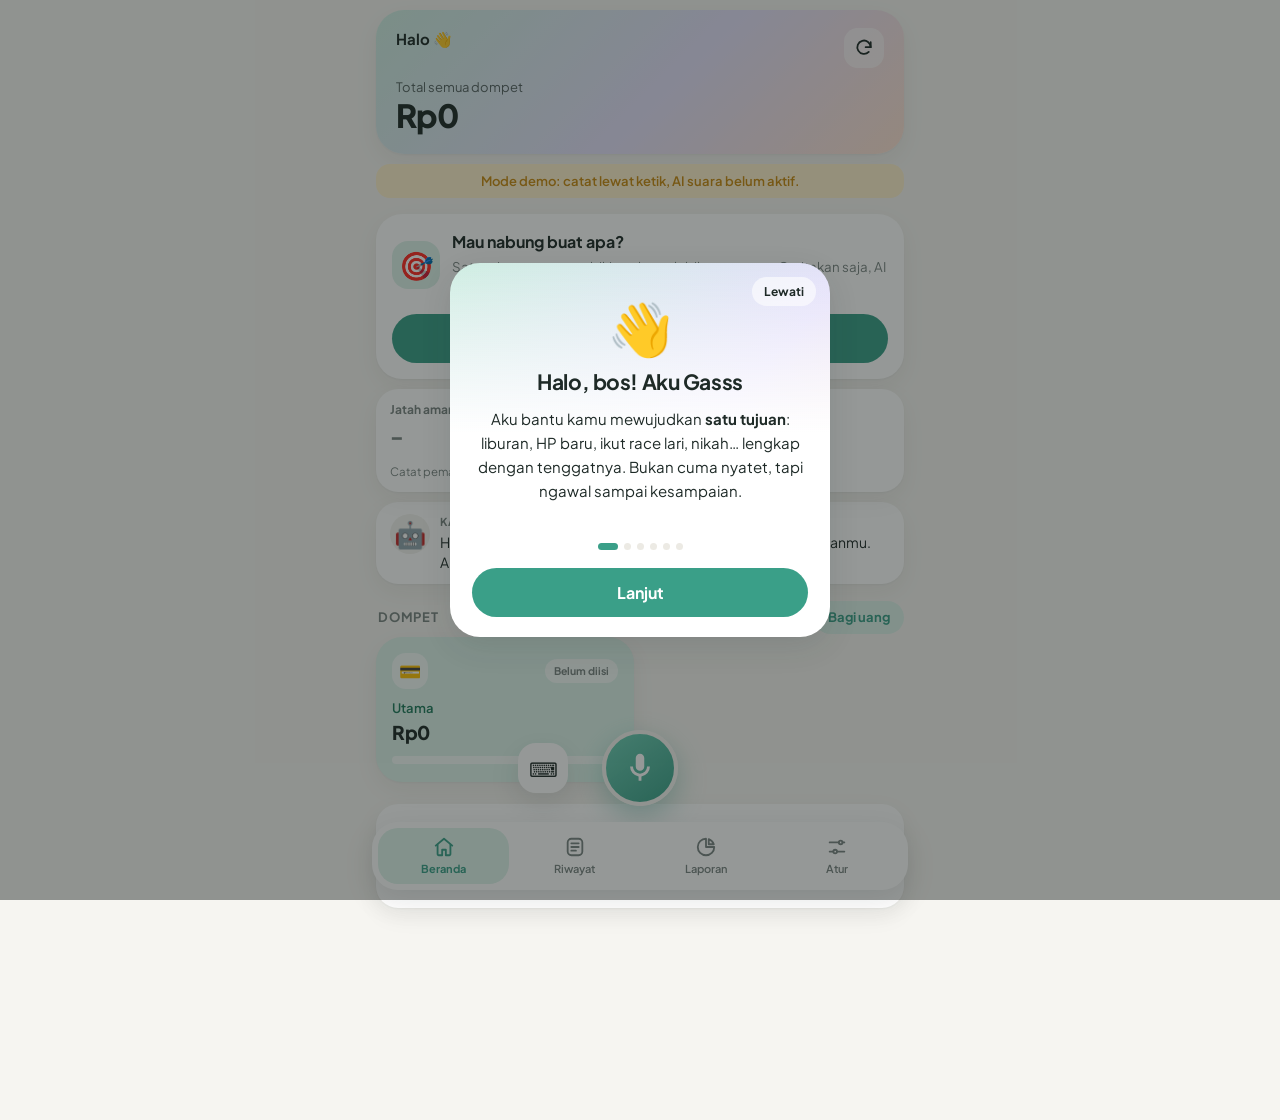
==== index.html @ 5dc0dbc8 "Add files via upload" ====
<!doctype html>
<html lang="id">
<head>
  <meta charset="utf-8">
  <meta name="viewport" content="width=device-width, initial-scale=1, viewport-fit=cover">
  <title>Gasss</title>
  <meta name="theme-color" content="#f6f5f1" media="(prefers-color-scheme: light)">
  <meta name="theme-color" content="#141816" media="(prefers-color-scheme: dark)">
  <meta name="apple-mobile-web-app-capable" content="yes">
  <meta name="mobile-web-app-capable" content="yes">
  <meta name="apple-mobile-web-app-status-bar-style" content="default">
  <meta name="apple-mobile-web-app-title" content="Gasss">
  <link rel="manifest" href="manifest.webmanifest">
  <link rel="icon" href="icons/icon-192.png">
  <link rel="apple-touch-icon" href="icons/icon-180.png">
  <link rel="preconnect" href="https://fonts.googleapis.com">
  <link rel="preconnect" href="https://fonts.gstatic.com" crossorigin>
  <link rel="stylesheet" href="https://fonts.googleapis.com/css2?family=Plus+Jakarta+Sans:wght@400;600;700;800&display=swap">
  <link rel="stylesheet" href="style.css">
</head>
<body>
  <!-- Layar login -->
  <section id="login-screen" class="pin-screen" hidden>
    <div class="pin-box">
      <img src="icons/icon-192.png" alt="" class="pin-logo">
      <h1>Gasss</h1>
      <p>Cukup ngomong, tujuan tercapai</p>
      <button class="google-btn" id="btn-login">
        <svg viewBox="0 0 48 48" width="20" height="20" aria-hidden="true"><path fill="#EA4335" d="M24 9.5c3.5 0 6.6 1.2 9 3.5l6.7-6.7C35.6 2.4 30.2 0 24 0 14.6 0 6.6 5.4 2.7 13.3l7.8 6C12.4 13.7 17.7 9.5 24 9.5z"/><path fill="#4285F4" d="M46.5 24.5c0-1.6-.1-3.1-.4-4.5H24v9h12.7c-.6 3-2.3 5.5-4.8 7.2l7.5 5.8c4.4-4 7.1-10 7.1-17.5z"/><path fill="#FBBC05" d="M10.5 28.7c-.5-1.4-.8-3-.8-4.7s.3-3.3.8-4.7l-7.8-6C1 16.6 0 20.2 0 24s1 7.4 2.7 10.7l7.8-6z"/><path fill="#34A853" d="M24 48c6.5 0 11.9-2.1 15.9-5.8l-7.5-5.8c-2.1 1.4-4.8 2.3-8.4 2.3-6.3 0-11.6-4.2-13.5-9.9l-7.8 6C6.6 42.6 14.6 48 24 48z"/></svg>
        Masuk dengan Google
      </button>
      <p class="pin-error" id="login-error"></p>
      <p class="login-note">Data keuangan Anda tersimpan di HP ini saja.
        Login hanya dipakai untuk fitur AI suara. Simpan cadangan secara berkala dari menu Atur.
        <br><a href="privasi.html">Kebijakan Privasi</a></p>
    </div>
  </section>

  <div id="app" hidden>
    <header class="hero">
      <div class="hero-top">
        <div class="hello" id="hello">Halo 👋</div>
        <button class="icon-btn" id="btn-refresh" aria-label="Muat ulang">
          <svg viewBox="0 0 24 24" width="20" height="20" fill="none" stroke="currentColor" stroke-width="2.2" stroke-linecap="round" stroke-linejoin="round" aria-hidden="true"><path d="M20 11a8 8 0 1 0-2.3 5.7"/><path d="M20 5v6h-6"/></svg>
        </button>
      </div>
      <div class="hero-label">Total semua dompet</div>
      <div class="hero-total" id="total-saldo">Rp0</div>
    </header>
    <div class="demo-banner" id="demo-banner" hidden>Mode demo: catat lewat ketik, AI suara belum aktif.</div>
    <div class="backup-banner" id="backup-banner" hidden></div>

    <main>
      <!-- BERANDA -->
      <section class="view" id="view-home">
        <div id="goal-area"></div>
        <div class="duo" id="goal-duo"></div>
        <div class="say" id="gasss-say" hidden></div>
        <div class="section-head">
          <h2>Dompet</h2>
          <button class="link-btn" id="btn-split">Bagi uang</button>
        </div>
        <div class="wallet-grid" id="wallet-grid"></div>
        <div class="section-head" id="recent-head" hidden>
          <h2>Baru dicatat</h2>
        </div>
        <div class="recent" id="recent"></div>
        <div class="hint" id="home-hint">
          Tekan tombol mikrofon lalu bicara, misalnya:<br>
          <em>“makan siang 25 ribu, parkir 2 ribu, ambil dari dompet uang makan”</em><br>
          <em>“gajian 8 juta”</em> · <em>“nabung 500 ribu ke tujuan”</em>
        </div>
      </section>

      <!-- RIWAYAT -->
      <section class="view" id="view-history" hidden>
        <div class="filters">
          <input type="search" id="f-search" placeholder="Cari keterangan…" autocomplete="off">
          <div class="filter-row">
            <select id="f-month"></select>
            <select id="f-wallet"></select>
            <select id="f-cat"></select>
          </div>
        </div>
        <div id="history-list"></div>
        <button class="fab-secondary" id="btn-add-manual">+ Tambah manual</button>
      </section>

      <!-- LAPORAN -->
      <section class="view" id="view-report" hidden>
        <div class="report-month">
          <button class="icon-btn" id="r-prev" aria-label="Bulan sebelumnya">‹</button>
          <strong id="r-month"></strong>
          <button class="icon-btn" id="r-next" aria-label="Bulan berikutnya">›</button>
        </div>
        <div class="month-strip" id="r-summary"></div>
        <button class="share-cta" id="btn-share-recap">📸 Bagikan rekap bulan ini <small>ke story</small></button>
        <button class="share-cta" id="btn-share-hemat" hidden>🏆 Bagikan pencapaian hemat <small>ke story</small></button>
        <h2>Posisi kas</h2>
        <div class="cash-card">
          <div class="cash-head" id="r-cash-head"></div>
          <div class="cash-chart" id="r-cash"></div>
          <div class="cash-tip" id="r-cash-tip" hidden></div>
          <p class="cash-note">Persen uang bulan ini yang masih tersisa: saldo semua dompet ÷ (saldo awal bulan + pemasukan bulan ini).</p>
        </div>
        <div class="section-head"><h2>Dibanding bulan sebelumnya</h2>
          <div class="seg seg-sm" id="cmp-seg"><button data-n="1">1 bln</button><button data-n="2">2 bln</button><button data-n="3">3 bln</button></div></div>
        <div class="cmp-card" id="r-compare"></div>
        <h2>Pengeluaran per kategori</h2>
        <div id="r-cats"></div>
        <h2>Unduh laporan bulan ini</h2>
        <div class="export-row">
          <button class="btn" id="btn-report-pdf">📄 PDF</button>
          <button class="btn" id="btn-report-xlsx">📊 Excel</button>
        </div>
      </section>

      <!-- PENGATURAN -->
      <section class="view" id="view-settings" hidden>
        <div class="section-head"><h2>Dompet</h2><button class="link-btn" id="btn-add-wallet">+ Dompet</button></div>
        <div class="list" id="s-wallets"></div>
        <div class="section-head"><h2>Kategori pengeluaran</h2><button class="link-btn" data-add-cat="keluar">+ Kategori</button></div>
        <div class="list" id="s-cats-keluar"></div>
        <div class="section-head"><h2>Kategori pemasukan</h2><button class="link-btn" data-add-cat="masuk">+ Kategori</button></div>
        <div class="list" id="s-cats-masuk"></div>
        <h2>Data & cadangan</h2>
        <div class="list">
          <div class="list-item" id="s-data-info"></div>
          <button class="list-item" id="btn-backup"><span>💾 Simpan cadangan ke file Excel</span><small>›</small></button>
          <button class="list-item" id="btn-sheets-backup" hidden><span>🟩 Cadangkan ke Google Sheets</span><small>›</small></button>
          <button class="list-item" id="btn-restore"><span>♻️ Pulihkan dari file Excel</span><small>›</small></button>
          <button class="list-item" id="btn-sheets-restore" hidden><span>♻️ Pulihkan dari Google Sheets</span><small>›</small></button>
          <button class="list-item" id="btn-migrate" hidden><span>📥 Pindahkan data dari Google Sheets</span><small>›</small></button>
          <button class="list-item" id="btn-reset" hidden><span>🧹 Mulai pencatatan baru <small>(setelah cadangan)</small></span><small>›</small></button>
        </div>
        <input type="file" id="restore-file" accept=".xlsx,application/vnd.openxmlformats-officedocument.spreadsheetml.sheet" hidden>
        <h2>Aplikasi</h2>
        <div class="list">
          <div class="list-item"><span id="s-conn"></span></div>
          <div class="list-item" id="s-timing" hidden></div>
          <div class="list-item" id="s-account" hidden></div>
          <button class="list-item" id="btn-tutorial"><span>🎓 Lihat tutorial lagi</span><small>›</small></button>
          <button class="list-item" id="btn-feedback" hidden><span>💬 Kirim masukan</span><small>›</small></button>
          <button class="list-item" id="btn-stats" hidden><span>📈 Statistik pemakaian <small>(pemilik)</small></span><small>›</small></button>
          <a class="list-item" href="privasi.html"><span>🔒 Kebijakan Privasi</span><small>›</small></a>
          <button class="list-item danger-text" id="btn-logout" hidden>Keluar dari akun</button>
          <button class="list-item danger-text" id="btn-reset-data">Hapus semua data di HP ini</button>
        </div>
      </section>
    </main>

    <!-- Tombol suara -->
    <div class="voice-bar" id="voice-bar">
      <button class="kbd-btn" id="btn-type" aria-label="Ketik">⌨</button>
      <button class="mic-btn" id="btn-mic" aria-label="Rekam suara">
        <svg viewBox="0 0 24 24" width="34" height="34" aria-hidden="true"><path fill="currentColor" d="M12 14a3 3 0 0 0 3-3V5a3 3 0 0 0-6 0v6a3 3 0 0 0 3 3zm5-3a5 5 0 0 1-10 0H5a7 7 0 0 0 6 6.92V21h2v-3.08A7 7 0 0 0 19 11h-2z"/></svg>
      </button>
      <span class="voice-status" id="voice-status"></span>
    </div>

    <nav class="tabbar">
      <button data-tab="home" class="active"><svg viewBox="0 0 24 24" fill="none" stroke="currentColor" stroke-width="2" stroke-linecap="round" stroke-linejoin="round" aria-hidden="true"><path d="M3 10.5 12 3l9 7.5"/><path d="M5 9.5V20a1 1 0 0 0 1 1h4v-6h4v6h4a1 1 0 0 0 1-1V9.5"/></svg>Beranda</button>
      <button data-tab="history"><svg viewBox="0 0 24 24" fill="none" stroke="currentColor" stroke-width="2" stroke-linecap="round" stroke-linejoin="round" aria-hidden="true"><rect x="4" y="3" width="16" height="18" rx="4"/><path d="M8 8h8M8 12h8M8 16h5"/></svg>Riwayat</button>
      <button data-tab="report"><svg viewBox="0 0 24 24" fill="none" stroke="currentColor" stroke-width="2" stroke-linecap="round" stroke-linejoin="round" aria-hidden="true"><path d="M12 3a9 9 0 1 0 9 9h-9z"/><path d="M15 3.5A9 9 0 0 1 20.5 9H15z"/></svg>Laporan</button>
      <button data-tab="settings"><svg viewBox="0 0 24 24" fill="none" stroke="currentColor" stroke-width="2" stroke-linecap="round" stroke-linejoin="round" aria-hidden="true"><path d="M4 7h10M18 7h2M4 17h4M12 17h8"/><circle cx="16" cy="7" r="2"/><circle cx="10" cy="17" r="2"/></svg>Atur</button>
    </nav>
  </div>

  <!-- Tutorial singkat -->
  <div class="tutorial" id="tutorial" hidden role="dialog" aria-modal="true" aria-label="Tutorial">
    <div class="tut-card">
      <button class="tut-skip" id="tut-skip">Lewati</button>
      <div class="tut-icon"></div>
      <h3 class="tut-title"></h3>
      <p class="tut-text"></p>
      <div class="tut-dots"></div>
      <div class="btn-row"><button class="btn" id="tut-back">Kembali</button><button class="btn primary" id="tut-next">Lanjut</button></div>
    </div>
  </div>

  <!-- Lembar bawah (modal) serbaguna -->
  <div class="sheet-backdrop" id="sheet-backdrop" hidden>
    <div class="sheet" role="dialog" aria-modal="true" id="sheet"></div>
  </div>
  <div class="toast" id="toast" hidden></div>

  <script src="config.js"></script>
  <script src="logic.js"></script>
  <script src="store.js"></script>
  <script src="export.js"></script>
  <script src="gsheets.js"></script>
  <script src="share.js"></script>
  <script src="recorder.js"></script>
  <script src="app.js"></script>
</body>
</html>
---- style.css ----
/* ============ Gasss — tema pastel ============ */
:root {
  --bg: #f6f5f1;
  --card: #ffffff;
  --text: #1e2a27;
  --muted: #7a8582;
  --line: #eceae4;
  --field: #f3f2ee;
  --brand: #3a9f88;
  --brand-ink: #ffffff;
  --brand-soft: #ddf3ea;
  --in: #2e9e6a;
  --in-bg: #ddf3ea;
  --out: #d2544f;
  --out-bg: #fbe1e0;
  --move: #6a7480;
  --warn: #c98a12;
  --warn-bg: #fff1cc;
  --danger: #c8443f;
  --danger-bg: #fde2e1;
  --hero: linear-gradient(135deg, #cfeee2 0%, #e4e0fa 55%, #ffe2d2 100%);
  --hero-ink: #1e2a27;
  --shadow: 0 1px 2px rgba(30, 42, 39, .04), 0 8px 24px rgba(30, 42, 39, .06);
  --shadow-lg: 0 10px 30px rgba(30, 42, 39, .12);
  --zone-hijau: #a8e4c0;
  --zone-kuning: #fde68f;
  --zone-oranye: #ffc79a;
  --zone-merah: #f8b0ad;
  --safe-b: env(safe-area-inset-bottom, 0px);
  --safe-t: env(safe-area-inset-top, 0px);

  /* Warna dompet: latar pastel & tinta */
  --w0-bg: #ddf3ea; --w0-ink: #1f7a5c;
  --w1-bg: #ffe5d6; --w1-ink: #b2552b;
  --w2-bg: #e8e2fa; --w2-ink: #5b48a8;
  --w3-bg: #dceefb; --w3-ink: #2369a0;
  --w4-bg: #fff2c6; --w4-ink: #866600;
  --w5-bg: #fbe1ea; --w5-ink: #a83a63;
  --w6-bg: #e5efd9; --w6-ink: #4f6e2c;
  --w7-bg: #d8f2f4; --w7-ink: #1d7480;
  --w8-bg: #e2e7fb; --w8-ink: #3d4fa6;
  --w9-bg: #ffe9c4; --w9-ink: #94580a;
  --w10-bg: #f2e0f5; --w10-ink: #87399a;
  --w11-bg: #e4eaef; --w11-ink: #46596a;
}
@media (prefers-color-scheme: dark) {
  :root {
    --bg: #141816;
    --card: #1d2321;
    --text: #e9efed;
    --muted: #96a29e;
    --line: #2b3330;
    --field: #252c29;
    --brand: #6fd1b7;
    --brand-ink: #0f2a23;
    --brand-soft: #1f3a32;
    --in: #7fdcae;
    --in-bg: #1f3a30;
    --out: #f2938f;
    --out-bg: #3d2423;
    --move: #a9b3bd;
    --warn: #f3c45a;
    --warn-bg: #3b3018;
    --danger: #f2938f;
    --danger-bg: #42211f;
    --hero: linear-gradient(135deg, #1f3a32 0%, #2a2747 55%, #3e2a22 100%);
    --hero-ink: #f1f5f3;
    --shadow: 0 1px 2px rgba(0, 0, 0, .3);
    --shadow-lg: 0 10px 30px rgba(0, 0, 0, .45);
    --zone-hijau: #2f6b4a;
    --zone-kuning: #6b5a1f;
    --zone-oranye: #6e4422;
    --zone-merah: #6e2f2c;

    --w0-bg: #1e3a31; --w0-ink: #8fe0c2;
    --w1-bg: #3d2b22; --w1-ink: #ffb894;
    --w2-bg: #2c2747; --w2-ink: #c3b6ff;
    --w3-bg: #1f3245; --w3-ink: #9fd0f7;
    --w4-bg: #3a3218; --w4-ink: #f5d675;
    --w5-bg: #3e2430; --w5-ink: #f6a9c4;
    --w6-bg: #29361f; --w6-ink: #bcdc98;
    --w7-bg: #1b3a3d; --w7-ink: #8fe3ea;
    --w8-bg: #252b48; --w8-ink: #aebaff;
    --w9-bg: #3d2f19; --w9-ink: #ffc983;
    --w10-bg: #3a2540; --w10-ink: #e2a8f0;
    --w11-bg: #262e35; --w11-ink: #b4c4d2;
  }
}
.wc-0 { --w-bg: var(--w0-bg); --w-ink: var(--w0-ink); }
.wc-1 { --w-bg: var(--w1-bg); --w-ink: var(--w1-ink); }
.wc-2 { --w-bg: var(--w2-bg); --w-ink: var(--w2-ink); }
.wc-3 { --w-bg: var(--w3-bg); --w-ink: var(--w3-ink); }
.wc-4 { --w-bg: var(--w4-bg); --w-ink: var(--w4-ink); }
.wc-5 { --w-bg: var(--w5-bg); --w-ink: var(--w5-ink); }
.wc-6 { --w-bg: var(--w6-bg); --w-ink: var(--w6-ink); }
.wc-7 { --w-bg: var(--w7-bg); --w-ink: var(--w7-ink); }
.wc-8 { --w-bg: var(--w8-bg); --w-ink: var(--w8-ink); }
.wc-9 { --w-bg: var(--w9-bg); --w-ink: var(--w9-ink); }
.wc-10 { --w-bg: var(--w10-bg); --w-ink: var(--w10-ink); }
.wc-11 { --w-bg: var(--w11-bg); --w-ink: var(--w11-ink); }

* { box-sizing: border-box; -webkit-tap-highlight-color: transparent; }
html, body { margin: 0; background: var(--bg); color: var(--text); }
body {
  font: 16px/1.45 "Plus Jakarta Sans", -apple-system, BlinkMacSystemFont, "Segoe UI", Roboto, sans-serif;
  -webkit-font-smoothing: antialiased;
}
button, input, select { font: inherit; color: inherit; }
button { cursor: pointer; }
button:active { transform: scale(.98); }
h2 { font-size: 13px; font-weight: 700; margin: 24px 2px 10px; color: var(--muted); text-transform: uppercase; letter-spacing: .06em; }
h3 { font-weight: 700; }
[hidden] { display: none !important; }

/* ---------- Kerangka ---------- */
#app { max-width: 560px; margin: 0 auto; min-height: 100vh; padding-bottom: calc(190px + var(--safe-b)); }
main { padding: 0 16px; }

.hero {
  margin: calc(10px + var(--safe-t)) 16px 0; padding: 18px 20px 20px; border-radius: 28px;
  background: var(--hero); color: var(--hero-ink); box-shadow: var(--shadow);
}
.hero-top { display: flex; justify-content: space-between; align-items: flex-start; gap: 8px; }
.hello { font-size: 15px; font-weight: 700; }
.hero-label { font-size: 13px; opacity: .7; margin-top: 10px; }
.hero-total { font-size: 32px; font-weight: 800; letter-spacing: -.03em; line-height: 1.15; }
.icon-btn {
  background: rgba(255, 255, 255, .55); border: 0; width: 40px; height: 40px; border-radius: 14px;
  display: grid; place-items: center; color: inherit; font-size: 20px; flex: none;
}
@media (prefers-color-scheme: dark) { .icon-btn { background: rgba(255, 255, 255, .08); } }
.demo-banner {
  margin: 10px 16px 0; background: var(--warn-bg); color: var(--warn); font-size: 13px; font-weight: 600;
  padding: 8px 14px; border-radius: 14px; text-align: center;
}

.section-head { display: flex; justify-content: space-between; align-items: center; }
.section-head h2 { margin-bottom: 10px; }
.link-btn {
  background: var(--brand-soft); border: 0; color: var(--brand); font-weight: 700; font-size: 13px;
  padding: 7px 14px; border-radius: 999px; margin-top: 14px;
}

/* ---------- Ringkasan bulan ---------- */
.month-strip { display: grid; grid-template-columns: 1fr 1fr; gap: 10px; margin-top: 16px; }
.stat { background: var(--card); border-radius: 20px; padding: 12px 14px; box-shadow: var(--shadow); min-width: 0; }
.stat:nth-child(1) { background: var(--in-bg); }
.stat:nth-child(2) { background: var(--out-bg); }
.stat:nth-child(3) { grid-column: 1 / -1; display: flex; justify-content: space-between; align-items: baseline; padding: 10px 16px; }
.stat-label { font-size: 12px; color: var(--muted); font-weight: 600; }
.stat-value { font-weight: 800; font-size: 17px; white-space: nowrap; overflow: hidden; text-overflow: ellipsis; }
.c-in { color: var(--in); } .c-out { color: var(--out); } .c-move { color: var(--move); }

/* ---------- Kartu dompet ---------- */
.wallet-grid { display: grid; grid-template-columns: 1fr 1fr; gap: 12px; }
.wallet {
  position: relative; text-align: left; border: 2px solid transparent; border-radius: 26px; padding: 14px 14px 16px;
  min-width: 0; background: var(--w-bg); color: var(--text); box-shadow: var(--shadow);
}
.wallet-top { display: flex; justify-content: space-between; align-items: center; margin-bottom: 10px; min-height: 36px; }
.wallet-emoji {
  width: 36px; height: 36px; border-radius: 14px; display: grid; place-items: center; font-size: 18px;
  background: rgba(255, 255, 255, .7);
}
@media (prefers-color-scheme: dark) { .wallet-emoji { background: rgba(255, 255, 255, .08); } }
.badge { font-size: 10.5px; font-weight: 700; padding: 4px 9px; border-radius: 999px; white-space: nowrap; }
.wallet-name { font-size: 13px; font-weight: 600; color: var(--w-ink); white-space: nowrap; overflow: hidden; text-overflow: ellipsis; }
.wallet-saldo { font-size: 19px; font-weight: 800; letter-spacing: -.02em; margin: 1px 0 10px; white-space: nowrap; overflow: hidden; text-overflow: ellipsis; }
.bar { height: 8px; background: rgba(255, 255, 255, .7); border-radius: 999px; overflow: hidden; }
@media (prefers-color-scheme: dark) { .bar { background: rgba(255, 255, 255, .1); } }
.bar > i { display: block; height: 100%; background: var(--w-ink, var(--brand)); border-radius: 999px; transition: width .4s ease; }

.wallet[data-status="menipis"] { border-color: var(--warn); }
.wallet[data-status="menipis"] .badge { background: var(--warn-bg); color: var(--warn); }
.wallet[data-status="menipis"] .bar > i { background: var(--warn); }
.wallet[data-status="habis"] { background: var(--danger-bg); border-color: var(--danger); }
.wallet[data-status="habis"] .badge { background: var(--danger); color: #fff; }
.wallet[data-status="habis"] .wallet-saldo, .wallet[data-status="habis"] .wallet-name { color: var(--danger); }
.wallet[data-status="kosong"] .badge { background: rgba(255, 255, 255, .7); color: var(--muted); }
@media (prefers-color-scheme: dark) { .wallet[data-status="kosong"] .badge { background: rgba(255, 255, 255, .08); } }

/* ---------- Daftar transaksi ---------- */
.recent { display: flex; flex-direction: column; gap: 8px; }
.transcript { font-size: 13px; color: var(--muted); font-style: italic; margin: 0 4px 2px; }
.tx {
  display: flex; align-items: center; gap: 12px; width: 100%; text-align: left;
  background: var(--card); border: 0; border-radius: 20px; padding: 11px 14px; box-shadow: var(--shadow);
}
.tx-icon {
  width: 42px; height: 42px; border-radius: 15px; display: grid; place-items: center; flex: none; font-size: 18px;
  background: var(--w-bg, var(--field));
}
.tx-main { flex: 1; min-width: 0; }
.tx-title { font-weight: 700; font-size: 15px; white-space: nowrap; overflow: hidden; text-overflow: ellipsis; }
.tx-sub { font-size: 12px; color: var(--muted); white-space: nowrap; overflow: hidden; text-overflow: ellipsis; }
.tx-amt { font-weight: 800; font-size: 15px; white-space: nowrap; }
.tx.new { animation: flash 1.4s ease-out; }
@keyframes flash { from { box-shadow: 0 0 0 3px var(--brand); } to { box-shadow: var(--shadow); } }
.day-head { font-size: 12px; font-weight: 700; color: var(--muted); margin: 18px 6px 8px; display: flex; justify-content: space-between; text-transform: uppercase; letter-spacing: .04em; }
#history-list .tx { margin-bottom: 8px; }
.hint {
  color: var(--muted); font-size: 14px; text-align: center; margin: 22px 0; line-height: 1.7;
  background: var(--card); border-radius: 22px; padding: 16px; box-shadow: var(--shadow);
}
.empty { color: var(--muted); text-align: center; padding: 30px 10px; }

/* ---------- Filter & input ---------- */
.filters { position: sticky; top: 0; background: var(--bg); padding: 12px 0 6px; z-index: 2; }
.filters input, .filter-row select, .field input, .field select {
  width: 100%; padding: 12px 14px; border: 1.5px solid transparent; border-radius: 16px; background: var(--field);
  outline: none; -webkit-appearance: none; appearance: none;
}
.filters input:focus, .field input:focus, .field select:focus { border-color: var(--brand); background: var(--card); }
.filter-row { display: grid; grid-template-columns: repeat(3, 1fr); gap: 6px; margin-top: 8px; }
.filter-row select { padding: 9px 10px; font-size: 13px; font-weight: 600; min-width: 0; border-radius: 999px; }
.fab-secondary {
  display: block; margin: 18px auto; background: var(--brand-soft); border: 0; border-radius: 999px;
  padding: 11px 20px; color: var(--brand); font-weight: 700;
}

/* ---------- Laporan ---------- */
.report-month { display: flex; justify-content: space-between; align-items: center; margin-top: 16px; }
.report-month .icon-btn { background: var(--card); box-shadow: var(--shadow); font-size: 22px; }
.report-month strong { font-size: 17px; }
.cat-row { background: var(--card); border-radius: 20px; padding: 12px 14px; margin-bottom: 8px; box-shadow: var(--shadow); }
.cat-top { display: flex; justify-content: space-between; gap: 8px; margin-bottom: 8px; font-weight: 600; }
.cat-top span:last-child { font-weight: 800; white-space: nowrap; }
.cat-row .bar { background: var(--field); }
.cat-pct { font-size: 12px; color: var(--muted); margin-top: 6px; }

/* ---------- Pengaturan ---------- */
.list { background: var(--card); border-radius: 22px; overflow: hidden; box-shadow: var(--shadow); }
.list-item {
  display: flex; justify-content: space-between; align-items: center; gap: 10px; width: 100%;
  padding: 14px 16px; border: 0; border-bottom: 1px solid var(--line); background: none; text-align: left;
}
.list-item:last-child { border-bottom: 0; }
.list-item small { color: var(--muted); }
.dot { display: inline-block; width: 12px; height: 12px; border-radius: 50%; background: var(--w-ink); margin-right: 8px; vertical-align: -1px; }
.danger-text { color: var(--danger); font-weight: 600; }

/* ---------- Tombol suara ---------- */
.voice-bar {
  position: fixed; left: 0; right: 0; bottom: calc(86px + var(--safe-b)); z-index: 5;
  display: flex; justify-content: center; align-items: center; pointer-events: none; height: 92px;
}
.voice-bar > * { pointer-events: auto; }
.mic-btn {
  width: 76px; height: 76px; border-radius: 50%; border: 4px solid var(--bg);
  background: linear-gradient(145deg, #6fcfb6 0%, #3a9f88 100%); color: #fff;
  box-shadow: 0 10px 28px rgba(58, 159, 136, .38); display: grid; place-items: center;
}
.mic-btn.recording { background: linear-gradient(145deg, #f59a95 0%, #d2544f 100%); animation: pulse 1.2s infinite; }
.mic-btn.busy { opacity: .65; }
@keyframes pulse { 0% { box-shadow: 0 0 0 0 rgba(210, 84, 79, .45); } 100% { box-shadow: 0 0 0 24px rgba(210, 84, 79, 0); } }
.kbd-btn {
  position: absolute; left: calc(50% - 122px); width: 50px; height: 50px; border-radius: 18px;
  border: 0; background: var(--card); font-size: 20px; box-shadow: var(--shadow-lg);
}
.voice-status {
  position: absolute; left: calc(50% + 54px); font-size: 12px; font-weight: 600; color: var(--muted);
  max-width: calc(50% - 64px); pointer-events: none;
}

/* ---------- Tab bar mengambang ---------- */
.tabbar {
  position: fixed; left: 12px; right: 12px; bottom: calc(10px + var(--safe-b)); z-index: 6;
  max-width: 536px; margin: 0 auto; display: grid; grid-template-columns: repeat(4, 1fr);
  background: var(--card); border-radius: 26px; padding: 6px; box-shadow: var(--shadow-lg);
}
.tabbar button {
  border: 0; background: none; padding: 8px 0 7px; font-size: 11px; font-weight: 600; color: var(--muted);
  display: flex; flex-direction: column; align-items: center; gap: 3px; border-radius: 20px;
}
.tabbar svg { width: 22px; height: 22px; }
.tabbar button.active { color: var(--brand); background: var(--brand-soft); font-weight: 700; }

/* ---------- Lembar bawah ---------- */
.sheet-backdrop { position: fixed; inset: 0; background: rgba(20, 28, 25, .35); z-index: 20; display: flex; align-items: flex-end; justify-content: center; }
.sheet {
  background: var(--bg); width: 100%; max-width: 560px; max-height: 92vh; overflow: auto;
  border-radius: 30px 30px 0 0; padding: 12px 18px calc(20px + var(--safe-b));
}
.sheet::before { content: ""; display: block; width: 40px; height: 5px; border-radius: 3px; background: var(--line); margin: 0 auto 14px; }
.sheet h3 { margin: 0 0 14px; font-size: 19px; }
.field { margin-bottom: 12px; }
.field label { display: block; font-size: 12px; font-weight: 600; color: var(--muted); margin: 0 0 5px 4px; }
.seg { display: grid; grid-template-columns: repeat(3, 1fr); background: var(--field); border-radius: 999px; padding: 4px; gap: 4px; }
.seg button { border: 0; background: none; padding: 9px 0; border-radius: 999px; font-weight: 600; }
.seg button.on { background: var(--card); color: var(--brand); font-weight: 800; box-shadow: var(--shadow); }
.btn-row { display: flex; gap: 8px; margin-top: 18px; }
.btn { flex: 1; padding: 13px; border-radius: 999px; border: 0; background: var(--field); font-weight: 700; }
.btn.primary { background: var(--brand); color: var(--brand-ink); }
.btn.danger { color: var(--danger); background: var(--danger-bg); }
.split-row { display: grid; grid-template-columns: 1fr 140px; gap: 8px; align-items: center; margin-bottom: 8px; }
.split-row input { text-align: right; }
.split-total { display: flex; justify-content: space-between; font-size: 14px; margin-top: 10px; padding-top: 10px; border-top: 1px solid var(--line); }

/* ---------- Toast ---------- */
.toast {
  position: fixed; left: 50%; transform: translateX(-50%); bottom: calc(196px + var(--safe-b)); z-index: 30;
  background: var(--text); color: var(--bg); padding: 11px 18px; border-radius: 18px; font-size: 14px; font-weight: 600;
  max-width: calc(100% - 32px); text-align: center; box-shadow: var(--shadow-lg);
}
.toast, .voice-status { white-space: pre-line; }

/* ---------- Layar login ---------- */
.pin-screen { min-height: 100vh; display: grid; place-items: center; padding: 24px 20px; background: var(--hero); }
.pin-box {
  text-align: center; width: 100%; max-width: 360px; background: var(--card); border-radius: 32px;
  padding: 32px 24px 26px; box-shadow: var(--shadow-lg);
}
.pin-logo { width: 76px; height: 76px; border-radius: 24px; }
.pin-box h1 { margin: 14px 0 4px; font-size: 24px; font-weight: 800; letter-spacing: -.02em; }
.pin-box p { color: var(--muted); margin: 4px 0; }
.pin-error { color: var(--danger) !important; min-height: 20px; font-size: 14px; }
.google-btn {
  display: inline-flex; align-items: center; justify-content: center; gap: 10px; width: 100%;
  margin-top: 24px; padding: 14px 16px; border-radius: 999px; border: 1.5px solid var(--line);
  background: #fff; color: #1f1f1f; font-weight: 700; box-shadow: var(--shadow);
}
.google-btn:disabled { opacity: .6; }
.login-note { font-size: 12px; color: var(--muted); line-height: 1.55; margin-top: 18px !important; }

/* Tanda panah untuk kotak pilihan */
.filter-row select, .field select {
  background-image: url("data:image/svg+xml,%3Csvg xmlns='http://www.w3.org/2000/svg' viewBox='0 0 24 24' fill='none' stroke='%237a8582' stroke-width='2.5' stroke-linecap='round' stroke-linejoin='round'%3E%3Cpath d='m6 9 6 6 6-6'/%3E%3C/svg%3E");
  background-repeat: no-repeat; background-position: right 12px center; background-size: 16px; padding-right: 34px;
}

/* Pilihan warna dompet */
.swatches { display: grid; grid-template-columns: repeat(6, 1fr); gap: 10px; padding: 4px 2px; }
.swatch {
  aspect-ratio: 1; border-radius: 16px; border: 3px solid var(--w-bg); background: var(--w-bg);
  box-shadow: inset 0 0 0 2px var(--card), var(--shadow); position: relative;
}
.swatch::after { content: ""; position: absolute; inset: 30%; border-radius: 50%; background: var(--w-ink); opacity: .85; }
.swatch.on { border-color: var(--w-ink); }
.swatch.on::after { content: "✓"; display: grid; place-items: center; inset: 22%; color: var(--w-bg); font-weight: 800; font-size: 14px; opacity: 1; }

/* ---------- Grafik posisi kas ---------- */
.cash-card { position: relative; background: var(--card); border-radius: 24px; padding: 14px 12px 12px; box-shadow: var(--shadow); }
.cash-head { display: flex; align-items: center; gap: 12px; margin: 0 4px 10px; }
.cash-head:empty { display: none; }
.cash-zone { font-weight: 800; font-size: 17px; padding: 8px 12px; border-radius: 16px; white-space: nowrap; }
.cash-zone.zone-hijau { background: color-mix(in srgb, var(--zone-hijau) 60%, transparent); }
.cash-zone.zone-kuning { background: color-mix(in srgb, var(--zone-kuning) 60%, transparent); }
.cash-zone.zone-oranye { background: color-mix(in srgb, var(--zone-oranye) 60%, transparent); }
.cash-zone.zone-merah { background: color-mix(in srgb, var(--zone-merah) 60%, transparent); }
.cash-zone-text { font-size: 13px; line-height: 1.4; }
.cash-zone-text small { color: var(--muted); }
.cash-chart { width: 100%; overflow: hidden; touch-action: pan-y; }
.cash-chart svg { display: block; }
.cash-chart .axis { font-size: 10px; fill: var(--muted); }
.cash-line { fill: none; stroke: var(--text); stroke-width: 2; stroke-linejoin: round; stroke-linecap: round; }
.cash-dot { fill: var(--text); stroke: var(--card); stroke-width: 2; }
.cross { stroke: var(--muted); stroke-width: 1; stroke-dasharray: 3 3; }
.cash-tip {
  position: absolute; top: 64px; background: var(--text); color: var(--bg); border-radius: 14px; padding: 8px 12px;
  font-size: 12px; line-height: 1.5; pointer-events: none; box-shadow: var(--shadow-lg); white-space: nowrap;
}
.cash-tip strong { font-size: 16px; }
.cash-tip .tip-date { opacity: .75; }
.cash-note { font-size: 11px; color: var(--muted); margin: 8px 4px 0; line-height: 1.5; }
.cash-tip .tip-zone { font-weight: 700; margin-bottom: 2px; }

/* ---------- Data & cadangan ---------- */
.backup-banner {
  margin: 10px 16px 0; background: var(--warn-bg); color: var(--text); font-size: 13px; padding: 10px 14px;
  border-radius: 16px; display: flex; align-items: center; justify-content: space-between; gap: 10px;
}
.backup-banner button { border: 0; background: var(--card); color: var(--brand); font-weight: 700; padding: 7px 12px; border-radius: 999px; white-space: nowrap; }
.export-row { display: grid; grid-template-columns: 1fr 1fr; gap: 10px; }
.export-row .btn { background: var(--card); box-shadow: var(--shadow); }

/* ---------- Masukan & statistik ---------- */
a.list-item { color: inherit; text-decoration: none; }
.login-note a { color: var(--brand); font-weight: 600; }
.field textarea {
  width: 100%; min-height: 120px; padding: 12px 14px; border: 1.5px solid transparent; border-radius: 16px;
  background: var(--field); font: inherit; color: inherit; resize: vertical; outline: none;
}
.field textarea:focus { border-color: var(--brand); background: var(--card); }
.stat-table { width: 100%; border-collapse: collapse; font-size: 13px; background: var(--card); border-radius: 16px; overflow: hidden; }
.stat-table th, .stat-table td { padding: 8px 10px; text-align: right; border-bottom: 1px solid var(--line); }
.stat-table th:first-child, .stat-table td:first-child { text-align: left; }
.stat-table th { color: var(--muted); font-weight: 600; font-size: 12px; }
.fb-item { background: var(--card); border-radius: 14px; padding: 10px 12px; margin-bottom: 8px; font-size: 13px; }
.fb-item small { color: var(--muted); display: block; margin-bottom: 4px; }

/* ---------- Perbandingan bulan ---------- */
.seg-sm { display: inline-grid; grid-template-columns: repeat(3, auto); margin-top: 14px; }
.seg-sm button { padding: 5px 12px; font-size: 12px; }
.cmp-card { background: var(--card); border-radius: 24px; padding: 14px; box-shadow: var(--shadow); display: grid; gap: 10px; }
.cmp-verdict { margin: 0 4px; font-size: 14px; line-height: 1.5; }
.cmp-note { margin: -4px 4px 0; font-size: 12px; color: var(--muted); }
.cmp-chart { position: relative; display: flex; align-items: flex-end; gap: 10px; height: 190px; padding: 0 4px; }
.cmp-col { flex: 1; min-width: 0; height: 100%; display: flex; flex-direction: column; align-items: center; gap: 6px; }
.cmp-val { font-size: 11px; font-weight: 700; color: var(--muted); white-space: nowrap; }
.cmp-col.cur .cmp-val { color: var(--text); }
.cmp-track { flex: 1; width: 100%; max-width: 56px; display: flex; align-items: flex-end; }
.cmp-track i { display: block; width: 100%; border-radius: 10px 10px 4px 4px; background: color-mix(in srgb, var(--brand) 35%, var(--field)); }
.cmp-col.cur .cmp-track i { background: var(--brand); }
.cmp-label { font-size: 12px; font-weight: 600; color: var(--muted); }
.cmp-col.cur .cmp-label { color: var(--text); font-weight: 800; }
.cmp-track { position: relative; }
.cmp-avg { position: absolute; left: -6px; right: -6px; border-top: 2px dashed var(--text); opacity: .45; pointer-events: none; }
.cmp-legend { margin: 0 4px; font-size: 12px; color: var(--muted); display: flex; align-items: center; gap: 8px; }
.cmp-legend i { width: 18px; border-top: 2px dashed var(--text); opacity: .45; }
.cmp-table-wrap { overflow-x: auto; }
.cmp-table { box-shadow: none; }
.cmp-table td { font-variant-numeric: tabular-nums; white-space: nowrap; }

/* ---------- Tutorial ---------- */
.tutorial { position: fixed; inset: 0; z-index: 40; display: grid; place-items: center; padding: 20px; background: rgba(20, 28, 25, .45); }
.tut-card {
  position: relative; width: 100%; max-width: 380px; background: var(--card); border-radius: 30px; padding: 30px 22px 20px;
  text-align: center; box-shadow: var(--shadow-lg);
  background-image: linear-gradient(180deg, transparent 0, var(--card) 170px), var(--hero);
}
.tut-skip { position: absolute; top: 14px; right: 14px; border: 0; background: rgba(255, 255, 255, .6); color: var(--text); font-size: 12px; font-weight: 700; padding: 6px 12px; border-radius: 999px; }
.tut-icon { font-size: 52px; line-height: 1; margin: 8px 0 14px; }
.tut-title { margin: 0 0 10px; font-size: 21px; letter-spacing: -.02em; }
.tut-text { margin: 0; font-size: 15px; line-height: 1.6; min-height: 120px; }
.tut-dots { display: flex; justify-content: center; gap: 6px; margin-top: 16px; }
.tut-dots i { width: 7px; height: 7px; border-radius: 999px; background: var(--line); transition: width .2s; }
.tut-dots i.on { width: 20px; background: var(--brand); }
.list-item a, #s-data-info a { color: var(--brand); font-weight: 700; }
.seg-sm button { white-space: nowrap; }
.cmp-col.nodata .cmp-label { opacity: .5; }
.cmp-table td:first-child { white-space: normal; }
.cmp-col.nodata .cmp-avg { display: none; }

/* ---------- Bagikan rekap ---------- */
.share-cta {
  width: 100%; margin-top: 12px; border: 0; border-radius: 20px; padding: 14px 16px; font-weight: 800; font-size: 15px;
  color: #fff; background: linear-gradient(120deg, #2f8a75 0%, #5a4fb0 60%, #c0603e 100%); box-shadow: var(--shadow);
  display: flex; justify-content: space-between; align-items: center;
}
.share-cta small { font-weight: 600; opacity: .85; }
.sh-preview {
  width: 62%; max-width: 240px; margin: 0 auto 14px; aspect-ratio: 9 / 16; border-radius: 18px; overflow: hidden;
  background: linear-gradient(160deg, #4b6b62, #2e3a52 60%, #5a3d33);
}
.sh-preview.dark-ink { background: linear-gradient(160deg, #e9f3ee, #ece9f8 60%, #f8e9df); }
.sh-preview.has-photo { background: #000; }
.sh-preview img { width: 100%; height: 100%; display: block; object-fit: cover; }
.sh-cats { display: flex; flex-wrap: wrap; gap: 8px; }
.sh-chip { border: 1.5px solid var(--line); background: var(--card); border-radius: 999px; padding: 7px 12px; font-size: 13px; font-weight: 600; }
.sh-chip small { color: var(--muted); font-weight: 600; }
.sh-chip.on { border-color: var(--brand); background: var(--brand-soft); color: var(--brand); }
.sh-opts { display: flex; flex-wrap: wrap; justify-content: space-between; align-items: center; gap: 10px; margin-bottom: 12px; }
.sh-toggle { display: flex; align-items: center; gap: 8px; font-size: 14px; font-weight: 600; }
.sh-toggle input { width: 18px; height: 18px; accent-color: var(--brand); }
.sh-photo { display: flex; gap: 8px; }
.sh-photo .btn { padding: 10px; }
.congrats { text-align: center; }
.congrats-emoji { font-size: 56px; line-height: 1; margin: 4px 0 8px; }
.congrats h3 { margin-bottom: 8px; }

/* ============ Gasss: tujuan ============ */
.hero.compact { padding-bottom: 14px; }
.hero.compact .hero-total { font-size: 22px; }
.c-warn { color: var(--warn); font-weight: 700; }
.muted { color: var(--muted); }

.goal-card, .goal-empty {
  display: block; width: 100%; text-align: left; border: 0; margin-top: 16px; padding: 16px;
  border-radius: 26px; background: var(--card); box-shadow: var(--shadow); color: var(--text);
}
.goal-top { display: flex; align-items: center; gap: 12px; }
.goal-emoji { flex: 0 0 auto; width: 48px; height: 48px; display: grid; place-items: center; font-size: 28px; border-radius: 16px; background: var(--brand-soft); }
.goal-head { flex: 1; min-width: 0; display: flex; flex-direction: column; }
.goal-label { font-size: 11px; font-weight: 700; color: var(--muted); text-transform: uppercase; letter-spacing: .06em; }
.goal-name { font-size: 18px; font-weight: 800; letter-spacing: -.01em; white-space: nowrap; overflow: hidden; text-overflow: ellipsis; }
.goal-chip { flex: 0 0 auto; font-size: 11px; font-weight: 700; padding: 5px 9px; border-radius: 999px; background: var(--in-bg); color: var(--in); white-space: nowrap; }
.st-sedikit .goal-chip { background: var(--warn-bg); color: var(--warn); }
.st-kejar .goal-chip, .st-lewat .goal-chip { background: var(--danger-bg); color: var(--danger); }
.goal-amount { display: flex; align-items: baseline; gap: 6px; margin: 14px 0 8px; flex-wrap: wrap; }
.goal-amount b { font-size: 26px; font-weight: 800; letter-spacing: -.02em; }
.goal-amount span { color: var(--muted); font-size: 13px; font-weight: 600; }
.goal-amount em { margin-left: auto; font-style: normal; font-weight: 800; color: var(--brand); }
.goal-bar { position: relative; height: 14px; border-radius: 999px; background: var(--field); }
.goal-bar > i { display: block; height: 100%; border-radius: 999px; background: linear-gradient(90deg, var(--brand), #7ad3b9); transition: width .5s ease; min-width: 14px; }
.goal-mark { position: absolute; top: -4px; bottom: -4px; width: 3px; margin-left: -1.5px; border-radius: 2px; background: var(--text); opacity: .55; }
.goal-legend { display: flex; gap: 14px; font-size: 11px; color: var(--muted); margin-top: 6px; }
.goal-legend i { display: inline-block; vertical-align: -1px; margin-right: 5px; }
.lg-fill { width: 10px; height: 10px; border-radius: 3px; background: var(--brand); }
.lg-mark { width: 3px; height: 11px; border-radius: 2px; background: var(--text); opacity: .55; }
.goal-foot { display: flex; justify-content: space-between; gap: 8px; flex-wrap: wrap; font-size: 12.5px; color: var(--muted); margin-top: 10px; font-weight: 600; }
.goal-empty-top { display: flex; gap: 12px; align-items: center; margin-bottom: 14px; }
.goal-empty-top small { color: var(--muted); }
.goal-empty .btn { width: 100%; }
.goal-empty .link-btn { display: block; margin: 10px auto 0; }

.duo { display: grid; grid-template-columns: 1fr 1fr; gap: 10px; margin-top: 10px; }
.duo.single { grid-template-columns: 1fr; }
.mini { background: var(--card); border-radius: 22px; padding: 12px 14px; box-shadow: var(--shadow); min-width: 0; display: flex; flex-direction: column; }
.mini-save { background: var(--brand-soft); }
.mini-label { font-size: 12px; font-weight: 700; color: var(--muted); }
.mini-value { font-size: 20px; font-weight: 800; letter-spacing: -.02em; margin: 2px 0 8px; white-space: nowrap; overflow: hidden; text-overflow: ellipsis; }
.mini-value.muted { color: var(--muted); }
.mini .bar { height: 6px; background: rgba(255, 255, 255, .7); }
.mini-safe .bar { background: var(--field); }
.mini-sub { font-size: 11.5px; color: var(--muted); margin-top: 6px; line-height: 1.4; flex: 1; }
.mini-safe.over { background: var(--danger-bg); }
.mini-safe.over .mini-value { color: var(--danger); }
.mini-btn { margin-top: 8px; border: 0; border-radius: 999px; padding: 8px 10px; font-weight: 700; font-size: 13px; background: var(--brand); color: var(--brand-ink); }
.mini-btn.ghost { background: transparent; color: var(--muted); padding: 4px 0 0; text-align: left; font-size: 12px; text-decoration: underline; }

.say { display: flex; gap: 10px; align-items: flex-start; margin-top: 10px; padding: 12px 14px; border-radius: 22px; background: var(--card); box-shadow: var(--shadow); }
.say-face { flex: 0 0 auto; font-size: 26px; line-height: 1; width: 40px; height: 40px; display: grid; place-items: center; border-radius: 50%; background: var(--field); }
.say-body { font-size: 14px; line-height: 1.45; }
.say-body b { display: block; font-size: 11px; color: var(--muted); text-transform: uppercase; letter-spacing: .06em; margin-bottom: 2px; }
.say.zone-hijau .say-face { background: color-mix(in srgb, var(--zone-hijau) 70%, transparent); }
.say.zone-kuning .say-face { background: color-mix(in srgb, var(--zone-kuning) 70%, transparent); }
.say.zone-oranye { background: color-mix(in srgb, var(--zone-oranye) 22%, var(--card)); }
.say.zone-oranye .say-face { background: color-mix(in srgb, var(--zone-oranye) 80%, transparent); }
.say.zone-merah { background: color-mix(in srgb, var(--zone-merah) 30%, var(--card)); }
.say.zone-merah .say-face { background: color-mix(in srgb, var(--zone-merah) 90%, transparent); animation: shake .5s ease 2; }
.say.zone-merah .say-body { font-weight: 600; }
.say.pop { animation: pop .45s ease; }
@keyframes pop { 0% { transform: scale(.96); opacity: .4; } 60% { transform: scale(1.02); opacity: 1; } 100% { transform: none; } }
@keyframes shake { 0%, 100% { transform: rotate(0); } 25% { transform: rotate(-12deg); } 75% { transform: rotate(12deg); } }
.say-note { font-size: 13px; background: var(--warn-bg); border-radius: 14px; padding: 10px 12px; margin: 0 0 12px; }

/* Buat tujuan */
.gc-row { display: flex; gap: 8px; }
.gc-row input { flex: 1; min-width: 0; }
.gc-mic { flex: 0 0 auto; width: 48px; border: 0; border-radius: 16px; background: var(--brand); color: var(--brand-ink); display: grid; place-items: center; }
.gc-mic.recording { background: #d2544f; color: #fff; animation: pulse 1.2s infinite; }
.gc-status { min-height: 18px; font-size: 13px; color: var(--brand); font-weight: 600; margin: -4px 4px 10px; }
.chips { display: flex; flex-wrap: wrap; gap: 8px; }
.chip { border: 1.5px solid var(--line); background: var(--card); border-radius: 999px; padding: 8px 12px; font-size: 13.5px; font-weight: 600; }
.chip:disabled, .btn:disabled, .gc-mic:disabled { opacity: .5; }
.gr-name { display: flex; gap: 8px; }
.gr-name .gr-emoji { flex: 0 0 56px; text-align: center; font-size: 22px; padding-left: 4px; padding-right: 4px; }
.gr-name input:last-child { flex: 1; min-width: 0; }
.gr-row { display: grid; grid-template-columns: 1fr 120px 36px; gap: 6px; margin-bottom: 6px; }
.gr-row input { width: 100%; min-width: 0; }
.gr-row input[data-k="nominal"] { text-align: right; }
.gr-row button { border: 0; background: var(--field); border-radius: 12px; font-size: 18px; color: var(--muted); }
.gr-calc { font-size: 13px; font-weight: 700; color: var(--brand); margin: 0 4px; min-height: 18px; }
.gd-table { margin-bottom: 14px; }
.calc-table td:last-child, .calc-table th:last-child { white-space: nowrap; }
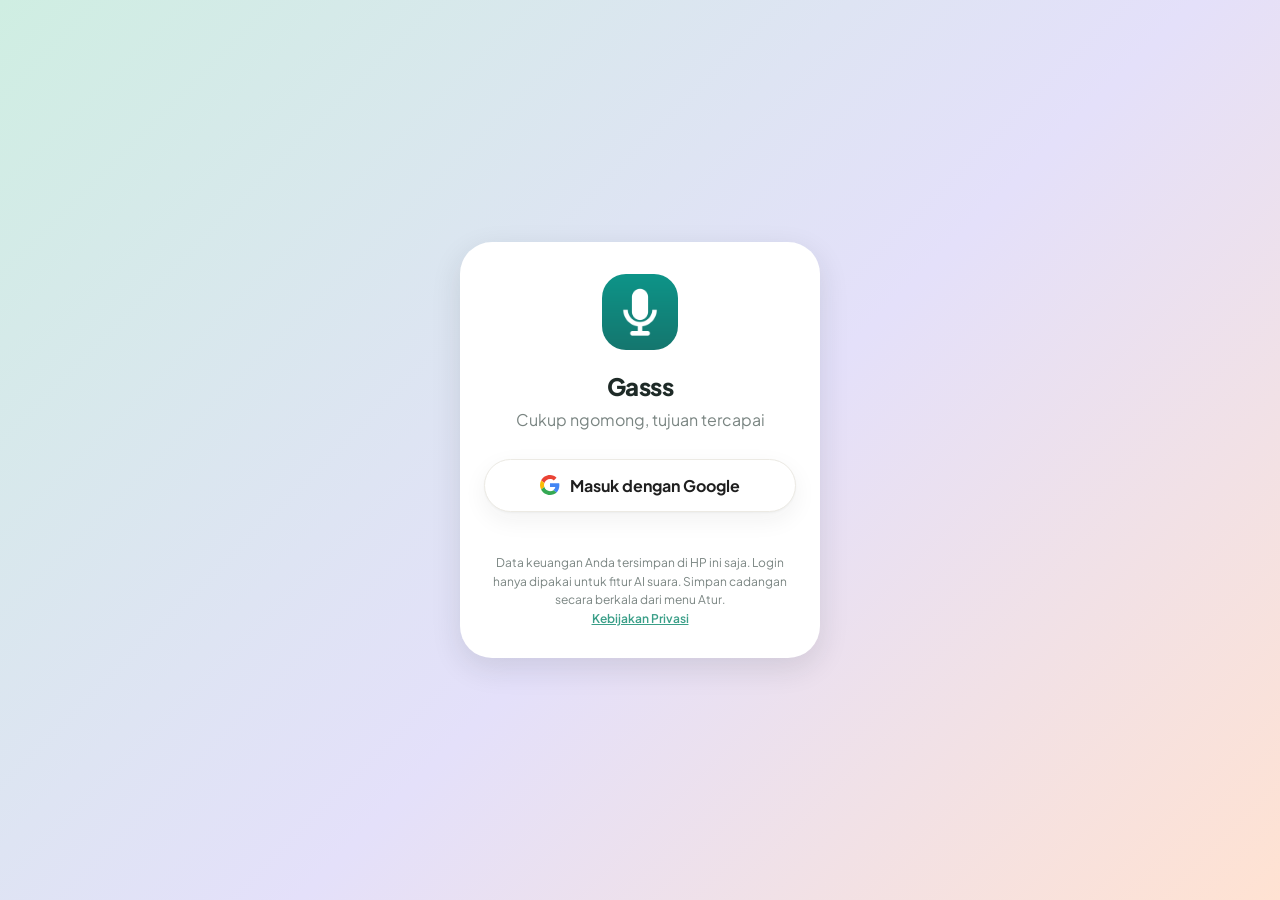
==== commit 1107f3a2: "Add files via upload" ====
--- a/index.html
+++ b/index.html
@@ -8,7 +8,7 @@
   <meta name="theme-color" content="#141816" media="(prefers-color-scheme: dark)">
   <meta name="apple-mobile-web-app-capable" content="yes">
   <meta name="mobile-web-app-capable" content="yes">
-  <meta name="apple-mobile-web-app-status-bar-style" content="default">
+  <meta name="apple-mobile-web-app-status-bar-style" content="black-translucent">
   <meta name="apple-mobile-web-app-title" content="Gasss">
   <link rel="manifest" href="manifest.webmanifest">
   <link rel="icon" href="icons/icon-192.png">
@@ -46,6 +46,7 @@
       </div>
       <div class="hero-label">Total semua dompet</div>
       <div class="hero-total" id="total-saldo">Rp0</div>
+      <div class="mood-label" id="mood-label" hidden></div>
     </header>
     <div class="demo-banner" id="demo-banner" hidden>Mode demo: catat lewat ketik, AI suara belum aktif.</div>
     <div class="backup-banner" id="backup-banner" hidden></div>
--- a/style.css
+++ b/style.css
@@ -100,7 +100,7 @@
 .wc-11 { --w-bg: var(--w11-bg); --w-ink: var(--w11-ink); }
 
 * { box-sizing: border-box; -webkit-tap-highlight-color: transparent; }
-html, body { margin: 0; background: var(--bg); color: var(--text); }
+html, body { margin: 0; background: var(--page, var(--bg)); color: var(--text); }
 body {
   font: 16px/1.45 "Plus Jakarta Sans", -apple-system, BlinkMacSystemFont, "Segoe UI", Roboto, sans-serif;
   -webkit-font-smoothing: antialiased;
@@ -205,7 +205,7 @@
 .empty { color: var(--muted); text-align: center; padding: 30px 10px; }
 
 /* ---------- Filter & input ---------- */
-.filters { position: sticky; top: 0; background: var(--bg); padding: 12px 0 6px; z-index: 2; }
+.filters { position: sticky; top: var(--safe-t); background: var(--page, var(--bg)); padding: 12px 0 6px; z-index: 2; }
 .filters input, .filter-row select, .field input, .field select {
   width: 100%; padding: 12px 14px; border: 1.5px solid transparent; border-radius: 16px; background: var(--field);
   outline: none; -webkit-appearance: none; appearance: none;
@@ -246,7 +246,7 @@
 }
 .voice-bar > * { pointer-events: auto; }
 .mic-btn {
-  width: 76px; height: 76px; border-radius: 50%; border: 4px solid var(--bg);
+  width: 76px; height: 76px; border-radius: 50%; border: 4px solid var(--page, var(--bg));
   background: linear-gradient(145deg, #6fcfb6 0%, #3a9f88 100%); color: #fff;
   box-shadow: 0 10px 28px rgba(58, 159, 136, .38); display: grid; place-items: center;
 }
@@ -543,3 +543,45 @@
 .gr-calc { font-size: 13px; font-weight: 700; color: var(--brand); margin: 0 4px; min-height: 18px; }
 .gd-table { margin-bottom: 14px; }
 .calc-table td:last-child, .calc-table th:last-child { white-space: nowrap; }
+
+/* ============ Gasss: warna latar mengikuti suasana keuangan ============ */
+/* hijau = aman, kuning = mulai hati-hati, oranye = menipis, merah = bahaya (lihat moodZone di logic.js).
+   --page = warna latar halaman, --on-page = warna teks yang langsung menempel di latar. Kartu tetap putih/gelap. */
+:root { --page: var(--bg); --on-page: var(--muted); }
+:root[data-mood="hijau"] { --page: #16a34a; --on-page: #ffffff; }
+:root[data-mood="kuning"] { --page: #eab308; --on-page: #2b2100; }
+:root[data-mood="oranye"] { --page: #ea580c; --on-page: #ffffff; }
+:root[data-mood="merah"] { --page: #dc2626; --on-page: #ffffff; }
+@media (prefers-color-scheme: dark) {
+  :root[data-mood="hijau"] { --page: #14532d; }
+  :root[data-mood="kuning"] { --page: #713f12; --on-page: #fff7d6; }
+  :root[data-mood="oranye"] { --page: #7c2d12; }
+  :root[data-mood="merah"] { --page: #7f1d1d; }
+}
+html, body { transition: background-color .8s ease; }
+body { background-image: linear-gradient(180deg, rgba(255, 255, 255, .14), rgba(0, 0, 0, .06) 60%, rgba(0, 0, 0, .1)); background-attachment: fixed; min-height: 100vh; }
+:root[data-mood="netral"] body { background-image: none; }
+/* Penutup area bilah status iPhone (bilahnya tembus pandang supaya warna latar penuh). */
+body::before { content: ""; position: fixed; top: 0; left: 0; right: 0; height: var(--safe-t); background: var(--page); z-index: 10; transition: background-color .8s ease; }
+
+/* Bagian atas: kaca transparan di atas warna latar */
+:root:not([data-mood="netral"]) .hero {
+  background: rgba(255, 255, 255, .16); color: var(--on-page); box-shadow: none;
+  border: 1px solid rgba(255, 255, 255, .28); -webkit-backdrop-filter: blur(8px); backdrop-filter: blur(8px);
+}
+:root[data-mood="kuning"] .hero { background: rgba(255, 255, 255, .3); border-color: rgba(255, 255, 255, .45); }
+:root:not([data-mood="netral"]) .hero .icon-btn { background: rgba(255, 255, 255, .22); color: inherit; }
+.mood-label {
+  display: inline-block; margin-top: 10px; font-size: 13px; font-weight: 700; padding: 6px 12px; border-radius: 999px;
+  background: rgba(255, 255, 255, .24); color: inherit;
+}
+:root[data-mood="netral"] .mood-label { background: var(--card); }
+:root[data-mood="merah"] .mood-label { animation: throb 1.6s ease-in-out infinite; }
+@keyframes throb { 50% { background: rgba(255, 255, 255, .42); } }
+
+/* Teks yang langsung menempel di latar harus tetap terbaca */
+#app h2, #app .day-head, #app .report-month strong, #app .recent > .transcript,
+#history-list > .empty, #r-cats > .empty { color: var(--on-page); }
+#app .section-head .link-btn { background: rgba(255, 255, 255, .9); color: #14201c; }
+@media (prefers-color-scheme: dark) { #app .section-head .link-btn { background: rgba(0, 0, 0, .35); color: #fff; } }
+:root[data-mood="netral"] #app .section-head .link-btn { background: var(--brand-soft); color: var(--brand); }
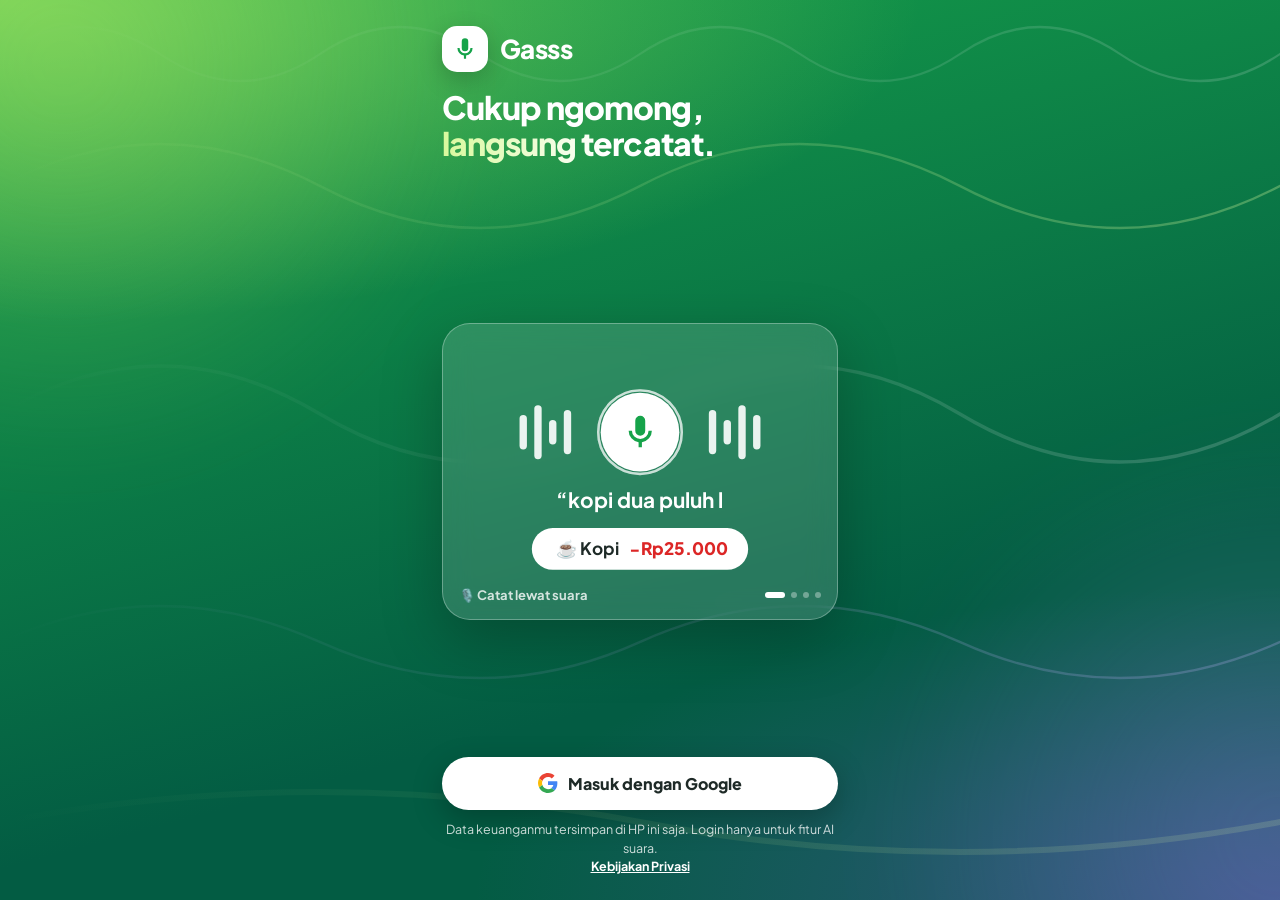
==== commit a756b996: "Add files via upload" ====
--- a/index.html
+++ b/index.html
@@ -19,20 +19,92 @@
   <link rel="stylesheet" href="style.css">
 </head>
 <body>
-  <!-- Layar login -->
-  <section id="login-screen" class="pin-screen" hidden>
-    <div class="pin-box">
-      <img src="icons/icon-192.png" alt="" class="pin-logo">
-      <h1>Gasss</h1>
-      <p>Cukup ngomong, tujuan tercapai</p>
-      <button class="google-btn" id="btn-login">
-        <svg viewBox="0 0 48 48" width="20" height="20" aria-hidden="true"><path fill="#EA4335" d="M24 9.5c3.5 0 6.6 1.2 9 3.5l6.7-6.7C35.6 2.4 30.2 0 24 0 14.6 0 6.6 5.4 2.7 13.3l7.8 6C12.4 13.7 17.7 9.5 24 9.5z"/><path fill="#4285F4" d="M46.5 24.5c0-1.6-.1-3.1-.4-4.5H24v9h12.7c-.6 3-2.3 5.5-4.8 7.2l7.5 5.8c4.4-4 7.1-10 7.1-17.5z"/><path fill="#FBBC05" d="M10.5 28.7c-.5-1.4-.8-3-.8-4.7s.3-3.3.8-4.7l-7.8-6C1 16.6 0 20.2 0 24s1 7.4 2.7 10.7l7.8-6z"/><path fill="#34A853" d="M24 48c6.5 0 11.9-2.1 15.9-5.8l-7.5-5.8c-2.1 1.4-4.8 2.3-8.4 2.3-6.3 0-11.6-4.2-13.5-9.9l-7.8 6C6.6 42.6 14.6 48 24 48z"/></svg>
-        Masuk dengan Google
-      </button>
-      <p class="pin-error" id="login-error"></p>
-      <p class="login-note">Data keuangan Anda tersimpan di HP ini saja.
-        Login hanya dipakai untuk fitur AI suara. Simpan cadangan secara berkala dari menu Atur.
-        <br><a href="privasi.html">Kebijakan Privasi</a></p>
+  <div class="mood-bg" aria-hidden="true"></div>
+  <!-- Layar login: animasi 4 babak + aliran gelombang di latar (web/login.js) -->
+  <section id="login-screen" class="lg-screen" hidden>
+    <div class="lg-bg" aria-hidden="true"><i></i><i></i>
+      <svg class="lg-flow" viewBox="0 0 1600 900" preserveAspectRatio="none">
+        <defs>
+          <linearGradient id="lg-flowA" x1="0" x2="1"><stop offset="0" stop-color="#d9f99d" stop-opacity="0"/><stop offset=".5" stop-color="#d9f99d" stop-opacity=".9"/><stop offset="1" stop-color="#d9f99d" stop-opacity="0"/></linearGradient>
+          <linearGradient id="lg-flowB" x1="0" x2="1"><stop offset="0" stop-color="#ffffff" stop-opacity="0"/><stop offset=".5" stop-color="#ffffff" stop-opacity=".8"/><stop offset="1" stop-color="#ffffff" stop-opacity="0"/></linearGradient>
+          <linearGradient id="lg-flowC" x1="0" x2="1"><stop offset="0" stop-color="#c4b5fd" stop-opacity="0"/><stop offset=".5" stop-color="#c4b5fd" stop-opacity=".85"/><stop offset="1" stop-color="#c4b5fd" stop-opacity="0"/></linearGradient>
+        </defs>
+        <g class="lg-lane l1"><path d="M0 230 Q 200 160 400 230 Q 600 300 800 230 Q 1000 160 1200 230 Q 1400 300 1600 230 Q 1800 160 2000 230 Q 2200 300 2400 230 Q 2600 160 2800 230 Q 3000 300 3200 230" stroke="url(#lg-flowA)"/></g>
+        <g class="lg-lane l2"><path d="M0 420 Q 200 340 400 420 Q 600 500 800 420 Q 1000 340 1200 420 Q 1400 500 1600 420 Q 1800 340 2000 420 Q 2200 500 2400 420 Q 2600 340 2800 420 Q 3000 500 3200 420" stroke="url(#lg-flowB)"/></g>
+        <g class="lg-lane l3"><path d="M0 610 Q 200 550 400 610 Q 600 670 800 610 Q 1000 550 1200 610 Q 1400 670 1600 610 Q 1800 550 2000 610 Q 2200 670 2400 610 Q 2600 550 2800 610 Q 3000 670 3200 610" stroke="url(#lg-flowC)"/></g>
+        <g class="lg-lane l4"><path d="M0 760 Q 400 710 800 760 Q 1200 810 1600 760 Q 2000 710 2400 760 Q 2800 810 3200 760" stroke="url(#lg-flowA)"/></g>
+        <g class="lg-lane l5"><path d="M0 120 Q 100 75 200 120 Q 300 165 400 120 Q 500 75 600 120 Q 700 165 800 120 Q 900 75 1000 120 Q 1100 165 1200 120 Q 1300 75 1400 120 Q 1500 165 1600 120 Q 1700 75 1800 120 Q 1900 165 2000 120 Q 2100 75 2200 120 Q 2300 165 2400 120 Q 2500 75 2600 120 Q 2700 165 2800 120 Q 2900 75 3000 120 Q 3100 165 3200 120" stroke="url(#lg-flowB)"/></g>
+      </svg>
+      <div class="lg-motes"><b></b><b></b><b></b><b></b><b></b><b></b><b></b><b></b><b></b><b></b><b></b><b></b></div>
+    </div>
+    <div class="lg-wrap">
+      <div class="lg-brand">
+        <span class="lg-logo" aria-hidden="true"><svg viewBox="0 0 24 24" width="26" height="26"><path fill="currentColor" d="M12 14a3 3 0 0 0 3-3V5a3 3 0 0 0-6 0v6a3 3 0 0 0 3 3zm5-3a5 5 0 0 1-10 0H5a7 7 0 0 0 6 6.92V21h2v-3.08A7 7 0 0 0 19 11h-2z"/></svg></span>
+        <b>Gasss</b>
+      </div>
+      <div class="lg-slogan" aria-live="polite">
+        <h1 class="on">Cukup ngomong,<br><span>langsung tercatat.</span></h1>
+        <h1>Pantau kas<br><span>tanpa ribet.</span></h1>
+        <h1>Lihat kamu<br><span>makin hemat.</span></h1>
+        <h1>Satu tujuan.<br><span>Gasss sampai tercapai.</span></h1>
+      </div>
+      <div class="lg-stage" role="img" aria-label="Animasi: catat lewat suara, grafik posisi kas, grafik perbandingan, dan tujuan tercapai">
+        <svg viewBox="0 0 320 240" aria-hidden="true">
+          <defs>
+            <linearGradient id="lg-zone" gradientUnits="userSpaceOnUse" x1="0" y1="40" x2="0" y2="180"><stop offset="0" stop-color="#4ade80"/><stop offset=".35" stop-color="#a3e635"/><stop offset=".6" stop-color="#facc15"/><stop offset="1" stop-color="#fb923c"/></linearGradient>
+            <linearGradient id="lg-areaFade" x1="0" y1="0" x2="0" y2="1"><stop offset="0" stop-color="#bbf7d0" stop-opacity=".55"/><stop offset="1" stop-color="#bbf7d0" stop-opacity="0"/></linearGradient>
+            <linearGradient id="lg-barFade" x1="0" y1="0" x2="0" y2="1"><stop offset="0" stop-color="#ffffff" stop-opacity=".95"/><stop offset=".7" stop-color="#ffffff" stop-opacity=".3"/><stop offset="1" stop-color="#ffffff" stop-opacity="0"/></linearGradient>
+            <linearGradient id="lg-barOld" x1="0" y1="0" x2="0" y2="1"><stop offset="0" stop-color="#ffffff" stop-opacity=".45"/><stop offset="1" stop-color="#ffffff" stop-opacity="0"/></linearGradient>
+            <linearGradient id="lg-progG" x1="0" y1="0" x2="1" y2="1"><stop offset="0" stop-color="#d9f99d"/><stop offset="1" stop-color="#4ade80"/></linearGradient>
+          </defs>
+          <g class="lg-scene on" data-cap="🎙️ Catat lewat suara">
+            <circle class="lg-ring1" cx="160" cy="88" r="34" fill="none" stroke="#ffffff" stroke-opacity=".5" stroke-width="2"/>
+            <circle class="lg-ring2" cx="160" cy="88" r="34" fill="none" stroke="#ffffff" stroke-opacity=".5" stroke-width="2"/>
+            <circle cx="160" cy="88" r="32" fill="#ffffff"/>
+            <path transform="translate(144 72) scale(1.35)" fill="#16a34a" d="M12 14a3 3 0 0 0 3-3V5a3 3 0 0 0-6 0v6a3 3 0 0 0 3 3zm5-3a5 5 0 0 1-10 0H5a7 7 0 0 0 6 6.92V21h2v-3.08A7 7 0 0 0 19 11h-2z"/>
+            <g class="lg-wave" fill="#ffffff" fill-opacity=".9"><rect x="62" y="74" width="6" height="28" rx="3" style="animation-delay:-0.1s"/><rect x="74" y="66" width="6" height="44" rx="3" style="animation-delay:-0.5s"/><rect x="86" y="78" width="6" height="20" rx="3" style="animation-delay:-0.3s"/><rect x="98" y="70" width="6" height="36" rx="3" style="animation-delay:-0.7s"/><rect x="216" y="70" width="6" height="36" rx="3" style="animation-delay:-0.2s"/><rect x="228" y="78" width="6" height="20" rx="3" style="animation-delay:-0.6s"/><rect x="240" y="66" width="6" height="44" rx="3" style="animation-delay:-0.4s"/><rect x="252" y="74" width="6" height="28" rx="3" style="animation-delay:-0.8s"/></g>
+            <text id="lg-typed" x="160" y="150" text-anchor="middle" fill="#ffffff" font-size="17" font-weight="700" font-family="Plus Jakarta Sans, sans-serif"></text>
+            <g class="lg-chip"><rect x="72" y="166" width="176" height="34" rx="17" fill="#ffffff"/>
+              <text x="92" y="188" font-size="14" font-family="Plus Jakarta Sans, sans-serif" font-weight="700" fill="#1e2a27">☕ Kopi</text>
+              <text x="232" y="188" text-anchor="end" font-size="14" font-family="Plus Jakarta Sans, sans-serif" font-weight="800" fill="#dc2626">−Rp25.000</text></g>
+          </g>
+          <g class="lg-scene" data-cap="📈 Posisi kas">
+            <g stroke="#ffffff" stroke-opacity=".18"><line x1="24" x2="296" y1="60" y2="60" stroke-dasharray="3 5"/><line x1="24" x2="296" y1="110" y2="110" stroke-dasharray="3 5"/><line x1="24" x2="296" y1="160" y2="160" stroke-dasharray="3 5"/></g>
+            <path class="lg-area" d="M24 62 C 60 62, 70 70, 100 76 S 150 66, 170 92 S 220 118, 240 104 S 280 84, 296 88 L296 196 L24 196 Z" fill="url(#lg-areaFade)"/>
+            <path class="lg-draw" id="lg-cash-line" d="M24 62 C 60 62, 70 70, 100 76 S 150 66, 170 92 S 220 118, 240 104 S 280 84, 296 88" fill="none" stroke="url(#lg-zone)" stroke-width="4" stroke-linecap="round"/>
+            <circle class="lg-halo" cx="296" cy="88" r="9" fill="#d9f99d" opacity="0"/>
+            <circle class="lg-endpt" cx="296" cy="88" r="6" fill="#d9f99d" stroke="#ffffff" stroke-width="3"/>
+            <g class="lg-tag"><rect x="40" y="18" width="172" height="30" rx="15" fill="#ffffff"/>
+              <text x="56" y="38" font-size="13" font-weight="800" font-family="Plus Jakarta Sans, sans-serif" fill="#16a34a">82%</text>
+              <text x="90" y="38" font-size="12" font-weight="700" font-family="Plus Jakarta Sans, sans-serif" fill="#1e2a27">Dompet glowing ✨</text></g>
+          </g>
+          <g class="lg-scene" data-cap="📊 Perbandingan bulan">
+            <rect class="lg-bar" x="40" y="64" width="44" height="110" rx="10" fill="url(#lg-barOld)" style="animation-delay:.1s"/>
+            <rect class="lg-bar" x="104" y="42" width="44" height="132" rx="10" fill="url(#lg-barOld)" style="animation-delay:.25s"/>
+            <rect class="lg-bar" x="168" y="56" width="44" height="118" rx="10" fill="url(#lg-barOld)" style="animation-delay:.4s"/>
+            <rect class="lg-bar" x="232" y="80" width="44" height="94" rx="10" fill="url(#lg-barFade)" style="animation-delay:.55s"/>
+            <line class="lg-avg" x1="28" x2="292" y1="64" y2="64" stroke="#ffffff" stroke-width="2"/>
+            <g font-family="Plus Jakarta Sans, sans-serif" font-size="11" font-weight="700" fill="#ffffff" fill-opacity=".8" text-anchor="middle"><text x="62" y="192">Jul</text><text x="126" y="192">Agu</text><text x="190" y="192">Sep</text><text x="254" y="192" fill-opacity="1" font-weight="800">Okt</text></g>
+            <g class="lg-tag"><rect x="176" y="10" width="120" height="30" rx="15" fill="#ffffff"/>
+              <text x="236" y="30" text-anchor="middle" font-size="13" font-weight="800" font-family="Plus Jakarta Sans, sans-serif" fill="#16a34a">Hemat 18% 🎉</text></g>
+          </g>
+          <g class="lg-scene" data-cap="🎯 Tujuan tercapai">
+            <circle cx="160" cy="104" r="48" fill="none" stroke="#ffffff" stroke-opacity=".2" stroke-width="12"/>
+            <circle class="lg-prog" cx="160" cy="104" r="48" fill="none" stroke="url(#lg-progG)" stroke-width="12" stroke-linecap="round" transform="rotate(-90 160 104)"/>
+            <text id="lg-count" x="160" y="112" text-anchor="middle" font-size="26" font-weight="800" font-family="Plus Jakarta Sans, sans-serif" fill="#ffffff">0%</text>
+            <text class="lg-trophy" x="160" y="184" text-anchor="middle" font-size="15" font-weight="800" font-family="Plus Jakarta Sans, sans-serif" fill="#ffffff">🏆 Jakarta Marathon tercapai!</text>
+          </g>
+        </svg>
+        <div class="lg-caption"><span id="lg-cap">🎙️ Catat lewat suara</span><span class="lg-dots"><i class="on"></i><i></i><i></i><i></i></span></div>
+      </div>
+      <div class="lg-cta">
+        <button class="lg-google" id="btn-login">
+          <svg viewBox="0 0 48 48" width="20" height="20" aria-hidden="true"><path fill="#EA4335" d="M24 9.5c3.5 0 6.6 1.2 9 3.5l6.7-6.7C35.6 2.4 30.2 0 24 0 14.6 0 6.6 5.4 2.7 13.3l7.8 6C12.4 13.7 17.7 9.5 24 9.5z"/><path fill="#4285F4" d="M46.5 24.5c0-1.6-.1-3.1-.4-4.5H24v9h12.7c-.6 3-2.3 5.5-4.8 7.2l7.5 5.8c4.4-4 7.1-10 7.1-17.5z"/><path fill="#FBBC05" d="M10.5 28.7c-.5-1.4-.8-3-.8-4.7s.3-3.3.8-4.7l-7.8-6C1 16.6 0 20.2 0 24s1 7.4 2.7 10.7l7.8-6z"/><path fill="#34A853" d="M24 48c6.5 0 11.9-2.1 15.9-5.8l-7.5-5.8c-2.1 1.4-4.8 2.3-8.4 2.3-6.3 0-11.6-4.2-13.5-9.9l-7.8 6C6.6 42.6 14.6 48 24 48z"/></svg>
+          Masuk dengan Google
+        </button>
+        <p class="lg-error" id="login-error"></p>
+        <p class="lg-note">Data keuanganmu tersimpan di HP ini saja. Login hanya untuk fitur AI suara.<br><a href="privasi.html">Kebijakan Privasi</a></p>
+      </div>
     </div>
   </section>
 
@@ -58,7 +130,7 @@
         <div class="duo" id="goal-duo"></div>
         <div class="say" id="gasss-say" hidden></div>
         <div class="section-head">
-          <h2>Dompet</h2>
+          <span class="head-title"><h2>Dompet</h2><button class="add-mini" id="btn-add-wallet-home" aria-label="Tambah dompet"><svg viewBox="0 0 24 24" width="16" height="16" fill="none" stroke="currentColor" stroke-width="2.6" stroke-linecap="round" aria-hidden="true"><path d="M12 5v14M5 12h14"/></svg></button></span>
           <button class="link-btn" id="btn-split">Bagi uang</button>
         </div>
         <div class="wallet-grid" id="wallet-grid"></div>
@@ -102,9 +174,10 @@
           <div class="cash-head" id="r-cash-head"></div>
           <div class="cash-chart" id="r-cash"></div>
           <div class="cash-tip" id="r-cash-tip" hidden></div>
-          <p class="cash-note">Persen uang bulan ini yang masih tersisa: saldo semua dompet ÷ (saldo awal bulan + pemasukan bulan ini).</p>
-        </div>
-        <div class="section-head"><h2>Dibanding bulan sebelumnya</h2>
+          <p class="cash-note">Persen uang bulan ini yang masih tersisa.</p>
+          <button class="share-cta" id="btn-share-cash">📸 Bagikan posisi kas <small>ke story</small></button>
+        </div>
+        <div class="section-head"><h2>Perbandingan</h2>
           <div class="seg seg-sm" id="cmp-seg"><button data-n="1">1 bln</button><button data-n="2">2 bln</button><button data-n="3">3 bln</button></div></div>
         <div class="cmp-card" id="r-compare"></div>
         <h2>Pengeluaran per kategori</h2>
@@ -191,6 +264,8 @@
   <script src="export.js"></script>
   <script src="gsheets.js"></script>
   <script src="share.js"></script>
+  <script src="scenes.js"></script>
+  <script src="login.js"></script>
   <script src="recorder.js"></script>
   <script src="app.js"></script>
 </body>
--- a/style.css
+++ b/style.css
@@ -547,22 +547,57 @@
 /* ============ Gasss: warna latar mengikuti suasana keuangan ============ */
 /* hijau = aman, kuning = mulai hati-hati, oranye = menipis, merah = bahaya (lihat moodZone di logic.js).
    --page = warna latar halaman, --on-page = warna teks yang langsung menempel di latar. Kartu tetap putih/gelap. */
-:root { --page: var(--bg); --on-page: var(--muted); }
-:root[data-mood="hijau"] { --page: #16a34a; --on-page: #ffffff; }
-:root[data-mood="kuning"] { --page: #eab308; --on-page: #2b2100; }
-:root[data-mood="oranye"] { --page: #ea580c; --on-page: #ffffff; }
-:root[data-mood="merah"] { --page: #dc2626; --on-page: #ffffff; }
+/* Gradasi berlapis: --g1 (gelap, bawah kanan), --g2 (warna utama), --g3 (cahaya lembut kiri atas).
+   Didaftarkan dengan @property supaya perpindahan zona (mis. hijau -> merah) beranimasi halus. */
+@property --g1 { syntax: '<color>'; inherits: true; initial-value: transparent; }
+@property --g2 { syntax: '<color>'; inherits: true; initial-value: transparent; }
+@property --g3 { syntax: '<color>'; inherits: true; initial-value: transparent; }
+:root { --page: var(--bg); --on-page: var(--muted); --g1: var(--bg); --g2: var(--bg); --g3: rgba(255, 255, 255, 0);
+  transition: --g1 1s ease, --g2 1s ease, --g3 1s ease; }
+:root[data-mood="hijau"] { --g1: #046c4e; --g2: #16a34a; --g3: rgba(190, 242, 100, .6); --page: #16a34a; --on-page: #ffffff; }
+:root[data-mood="kuning"] { --g1: #c27803; --g2: #facc15; --g3: rgba(255, 251, 210, .75); --page: #eab308; --on-page: #2b2100; }
+:root[data-mood="oranye"] { --g1: #b4330b; --g2: #f97316; --g3: rgba(254, 215, 170, .6); --page: #ea580c; --on-page: #ffffff; }
+:root[data-mood="merah"] { --g1: #8f1414; --g2: #e11d48; --g3: rgba(253, 164, 175, .55); --page: #dc2626; --on-page: #ffffff; }
 @media (prefers-color-scheme: dark) {
-  :root[data-mood="hijau"] { --page: #14532d; }
-  :root[data-mood="kuning"] { --page: #713f12; --on-page: #fff7d6; }
-  :root[data-mood="oranye"] { --page: #7c2d12; }
-  :root[data-mood="merah"] { --page: #7f1d1d; }
-}
-html, body { transition: background-color .8s ease; }
-body { background-image: linear-gradient(180deg, rgba(255, 255, 255, .14), rgba(0, 0, 0, .06) 60%, rgba(0, 0, 0, .1)); background-attachment: fixed; min-height: 100vh; }
-:root[data-mood="netral"] body { background-image: none; }
+  :root[data-mood="hijau"] { --g1: #03261a; --g2: #166534; --g3: rgba(74, 222, 128, .22); --page: #14532d; }
+  :root[data-mood="kuning"] { --g1: #2e1f04; --g2: #854d0e; --g3: rgba(250, 204, 21, .22); --page: #713f12; --on-page: #fff7d6; }
+  :root[data-mood="oranye"] { --g1: #2f0d04; --g2: #9a3412; --g3: rgba(251, 146, 60, .24); --page: #7c2d12; }
+  :root[data-mood="merah"] { --g1: #2d0507; --g2: #9f1239; --g3: rgba(251, 113, 133, .24); --page: #7f1d1d; }
+}
+html { background: var(--g1); }
+body { background: transparent; min-height: 100vh; }
+:root[data-mood="netral"], :root[data-mood="netral"] body { background: var(--bg); }
+
+/* Lapisan latar tetap (fixed) di belakang semua isi. Ukurannya dikunci ke layar supaya penutup bilah status di atas
+   bisa memakai gambar yang sama persis (tanpa sambungan terlihat). */
+.mood-bg, body::before {
+  background:
+    radial-gradient(120% 55% at 0% 0%, var(--g3) 0%, transparent 62%),
+    radial-gradient(90% 45% at 100% 100%, var(--g1) 0%, transparent 75%),
+    linear-gradient(160deg, var(--g2) 0%, color-mix(in srgb, var(--g2) 55%, var(--g1)) 55%, var(--g1) 100%);
+  background-size: 100vw 100vh; background-position: 0 0; background-repeat: no-repeat;
+}
+.mood-bg { position: fixed; inset: 0; z-index: -1; pointer-events: none; overflow: hidden; }
+/* Cahaya lembut yang bergerak sangat pelan supaya latar terasa hidup. */
+.mood-bg::before, .mood-bg::after {
+  content: ""; position: absolute; width: 70vmax; height: 70vmax; border-radius: 50%; filter: blur(40px); opacity: .55;
+  background: radial-gradient(circle, var(--g3) 0%, transparent 65%);
+}
+.mood-bg::before { top: -25vmax; right: -30vmax; animation: drift1 22s ease-in-out infinite alternate; }
+.mood-bg::after { bottom: -35vmax; left: -30vmax; opacity: .35; animation: drift2 28s ease-in-out infinite alternate; }
+@keyframes drift1 { to { transform: translate(-18vmax, 14vmax) scale(1.15); } }
+@keyframes drift2 { to { transform: translate(16vmax, -12vmax) scale(1.2); } }
+:root[data-mood="netral"] .mood-bg { display: none; }
+@media (prefers-reduced-motion: reduce) { .mood-bg::before, .mood-bg::after { animation: none; } }
+
 /* Penutup area bilah status iPhone (bilahnya tembus pandang supaya warna latar penuh). */
-body::before { content: ""; position: fixed; top: 0; left: 0; right: 0; height: var(--safe-t); background: var(--page); z-index: 10; transition: background-color .8s ease; }
+body::before { content: ""; position: fixed; top: 0; left: 0; right: 0; height: var(--safe-t); z-index: 10; }
+:root[data-mood="netral"] body::before { background: var(--bg); }
+/* Baris filter Riwayat yang menempel di atas: kaca buram supaya gradasi tetap terlihat. */
+:root:not([data-mood="netral"]) .filters {
+  background: color-mix(in srgb, var(--g2) 55%, transparent); -webkit-backdrop-filter: blur(14px); backdrop-filter: blur(14px);
+  margin: 0 -16px; padding-left: 16px; padding-right: 16px;
+}
 
 /* Bagian atas: kaca transparan di atas warna latar */
 :root:not([data-mood="netral"]) .hero {
@@ -585,3 +620,253 @@
 #app .section-head .link-btn { background: rgba(255, 255, 255, .9); color: #14201c; }
 @media (prefers-color-scheme: dark) { #app .section-head .link-btn { background: rgba(0, 0, 0, .35); color: #fff; } }
 :root[data-mood="netral"] #app .section-head .link-btn { background: var(--brand-soft); color: var(--brand); }
+
+/* ============ Gasss: ilustrasi kartu tujuan (scenes.js) ============ */
+:root {
+  --sc-ink: #1e2a27; --sc-done: #16a34a;
+  --sc-grass: #c9efc0; --sc-grass-2: #a9e29b; --sc-road: #e2ddcf; --sc-road-edge: #bdb6a6; --sc-lane: #ffffff; --sc-asphalt: #6b7280;
+  --sc-sea: #bfe6f7; --sc-sea-2: #8fd0ee; --sc-land: #f2dfa8; --sc-land-2: #9fd38b;
+  --sc-pink: #ffe4ef; --sc-pink-2: #ffc9dc; --sc-aisle: #ffffff; --sc-aisle-edge: #f5b8cf;
+  --sc-sky: #d6efff; --sc-sky-2: #f3fbff; --sc-mount: #b9c7d6;
+  --sc-soft: #eef4f2; --sc-phone: #1e2a27; --sc-screen: #f7faf9; --sc-cell: #e3ebe8;
+  --sc-storm: #cfd8e3; --sc-storm-2: #eef2f6; --sc-rain: #6b9bd1;
+}
+:root[data-mood="kuning"] { --sc-done: #ca8a04; }
+:root[data-mood="oranye"] { --sc-done: #ea580c; }
+:root[data-mood="merah"] { --sc-done: #dc2626; }
+@media (prefers-color-scheme: dark) {
+  :root {
+    --sc-ink: #e9efed;
+    --sc-grass: #1f3a2a; --sc-grass-2: #2a4d36; --sc-road: #3a3f3d; --sc-road-edge: #2c302e; --sc-lane: #c9d2ce; --sc-asphalt: #4b5563;
+    --sc-sea: #12324a; --sc-sea-2: #1b4767; --sc-land: #4a4128; --sc-land-2: #2e5233;
+    --sc-pink: #3a1f2b; --sc-pink-2: #4d2638; --sc-aisle: #5c3346; --sc-aisle-edge: #7a4360;
+    --sc-sky: #13263a; --sc-sky-2: #1d3550; --sc-mount: #34465a;
+    --sc-soft: #222a27; --sc-phone: #0c100f; --sc-screen: #252c29; --sc-cell: #313a37;
+    --sc-storm: #1c2633; --sc-storm-2: #283445; --sc-rain: #7fb2e8;
+  }
+  :root:not([data-mood]), :root[data-mood="hijau"], :root[data-mood="netral"] { --sc-done: #4ade80; }
+}
+.goal-scene { margin: 12px -4px 4px; border-radius: 18px; overflow: hidden; background: var(--sc-soft); }
+.goal-scene svg { display: block; width: 100%; height: auto; }
+.goal-cps { display: flex; flex-wrap: wrap; gap: 5px; margin-top: 8px; }
+.goal-cps span { font-size: 11.5px; font-weight: 700; padding: 4px 8px; border-radius: 999px; background: var(--field); color: var(--muted); white-space: nowrap; }
+.goal-cps span.ok { background: color-mix(in srgb, var(--sc-done) 18%, transparent); color: var(--text); }
+.goal-cps span.now { background: color-mix(in srgb, var(--sc-done) 10%, var(--field)); color: var(--text); box-shadow: inset 0 0 0 1.5px var(--sc-done); }
+.goal-cps span.pop { animation: pop .6s ease; }
+.sc-fx { position: fixed; inset: 0; width: 100%; height: 100%; pointer-events: none; z-index: 30; }
+
+.sc-bob { animation: sc-bob .42s ease-in-out infinite alternate; transform-box: fill-box; transform-origin: center; }
+@keyframes sc-bob { to { transform: translateY(-3px); } }
+.sc-lane { stroke-dasharray: 8 9; animation: sc-lane 1s linear infinite; }
+@keyframes sc-lane { to { stroke-dashoffset: -17; } }
+.sc-spin { animation: sc-spin 14s linear infinite; transform-box: fill-box; transform-origin: center; }
+@keyframes sc-spin { to { transform: rotate(360deg); } }
+.sc-drift { animation: sc-drift linear infinite; }
+@keyframes sc-drift { from { transform: translateX(-60px); } to { transform: translateX(410px); } }
+.sc-cheer { animation: sc-cheer .5s ease-in-out infinite alternate; transform-box: fill-box; transform-origin: bottom center; }
+@keyframes sc-cheer { to { transform: translateY(-4px) rotate(-6deg); } }
+.sc-wave { animation: sc-wave 3s linear infinite; }
+@keyframes sc-wave { to { transform: translateX(-40px); } }
+.sc-boat { animation: sc-boat 9s ease-in-out infinite alternate; }
+@keyframes sc-boat { to { transform: translateX(46px); } }
+.sc-liquid { animation: sc-liquid 2.2s linear infinite; }
+@keyframes sc-liquid { to { transform: translateX(-60px); } }
+.sc-bubble { animation: sc-bubble linear infinite; opacity: 0; }
+@keyframes sc-bubble { 0% { transform: translateY(70px); opacity: 0; } 20% { opacity: .9; } 100% { transform: translateY(0); opacity: 0; } }
+.sc-zap { animation: sc-zap 1s ease-in-out infinite; transform-box: fill-box; transform-origin: center; }
+@keyframes sc-zap { 50% { transform: scale(1.2); opacity: .75; } }
+.sc-twinkle { animation: sc-twinkle 1.6s ease-in-out infinite; transform-box: fill-box; transform-origin: center; }
+@keyframes sc-twinkle { 50% { transform: scale(.4); opacity: .2; } }
+.sc-pulse { animation: sc-pulse 1.4s ease-out infinite; transform-box: fill-box; transform-origin: center; }
+@keyframes sc-pulse { from { transform: scale(.6); } to { transform: scale(2.2); opacity: 0; } }
+.sc-rise { animation: sc-rise 6s linear infinite; }
+@keyframes sc-rise { from { transform: translateY(0); opacity: 0; } 15% { opacity: .9; } to { transform: translateY(-230px); opacity: 0; } }
+.sc-rain { animation: sc-rain .8s linear infinite; }
+@keyframes sc-rain { from { transform: translateY(0); opacity: .9; } to { transform: translateY(150px); opacity: 0; } }
+.sc-bounce { animation: sc-bounce .8s ease-in-out infinite alternate; transform-box: fill-box; transform-origin: center; }
+@keyframes sc-bounce { to { transform: translateY(-5px) rotate(12deg); } }
+@media (prefers-reduced-motion: reduce) {
+  [class^="sc-"], [class*=" sc-"] { animation: none !important; }
+}
+.chip.on { border-color: var(--brand); background: var(--brand-soft); color: var(--brand); }
+
+/* ============ Amplop & pengingat cadangan ============ */
+.mini-kind { font-size: 10.5px; font-weight: 700; color: var(--muted); margin-top: 1px; }
+.bb-btns { display: flex; gap: 6px; flex: 0 0 auto; }
+.backup-banner .bb-btns button[data-backup-later] { background: transparent; color: var(--muted); }
+.ew-kat { border: 1.5px solid var(--line); background: var(--field); border-radius: 12px; padding: 7px 10px; font: inherit; font-size: 14px; color: inherit; max-width: 55%; }
+
+/* Pensil ubah dompet di kartu dompet Beranda */
+.wallet .wallet-top { justify-content: flex-start; gap: 6px; }
+.wallet-edit { margin-left: auto; width: 30px; height: 30px; display: grid; place-items: center; border-radius: 10px;
+  background: rgba(255, 255, 255, .75); color: var(--w-ink); flex: 0 0 auto; }
+@media (prefers-color-scheme: dark) { .wallet-edit { background: rgba(255, 255, 255, .1); } }
+.wallet-edit:focus-visible { outline: 2px solid var(--w-ink); outline-offset: 1px; }
+.head-btns { display: flex; gap: 6px; }
+
+/* Rapikan: nama tujuan boleh 2 baris (tidak terpotong oleh label status) */
+.goal-name { white-space: normal; display: -webkit-box; -webkit-line-clamp: 2; -webkit-box-orient: vertical; line-height: 1.2; text-wrap: balance; }
+.goal-top { align-items: flex-start; }
+.goal-top .goal-chip { margin-top: 2px; }
+
+/* ============ Laporan: grafik bergradasi ============ */
+:root { --cmp-old: #b9c6c2; }
+@media (prefers-color-scheme: dark) { :root { --cmp-old: #45524e; } }
+.cash-head { align-items: center; gap: 12px; }
+.cash-big { font-size: 30px; font-weight: 800; letter-spacing: -.03em; font-variant-numeric: tabular-nums; flex: 0 0 auto; }
+.cash-line-btn { border: 0; background: none; padding: 0; text-align: left; color: inherit; font: inherit; display: grid; gap: 1px; min-width: 0; cursor: pointer; }
+.cash-line-btn b { font-size: 14px; line-height: 1.35; }
+.cash-line-btn small { font-size: 11.5px; color: var(--muted); }
+.cash-chart svg, .cmp-svg svg { display: block; width: 100%; height: auto; overflow: visible; }
+.cash-grid { stroke: var(--line); stroke-width: 1; }
+.cash-rest { stroke: var(--muted); stroke-opacity: .5; stroke-dasharray: 2 4; }
+.cash-dot { stroke: var(--card); stroke-width: 2.5; }
+.cash-tip { white-space: normal; width: max-content; max-width: 230px; z-index: 2; }
+.cash-tip .tip-zone { font-weight: 700; }
+.cmp-svg { position: relative; margin: 6px -2px 4px; touch-action: pan-y; }
+.cash-card .share-cta, .cmp-card .share-cta { margin-top: 12px; }
+@media (prefers-reduced-motion: no-preference) {
+  .cash-curve { stroke-dasharray: var(--len); stroke-dashoffset: var(--len); animation: cash-draw 1.3s ease-out .15s forwards; }
+  @keyframes cash-draw { to { stroke-dashoffset: 0; } }
+  .cmp-bar { transform-box: fill-box; transform-origin: bottom; animation: cmp-grow .8s cubic-bezier(.2, .8, .2, 1) both; }
+  @keyframes cmp-grow { from { transform: scaleY(0); } }
+}
+.cmp-svg .axis { font-size: 10px; fill: var(--muted); font-variant-numeric: tabular-nums; }
+.cmp-svg text { paint-order: stroke; stroke: var(--card); stroke-width: 3px; stroke-linejoin: round; }
+.cash-chart .axis { fill: var(--muted); }
+/* Judul DOMPET + tombol tambah kecil */
+.head-title { display: flex; align-items: center; gap: 8px; }
+.add-mini { width: 28px; height: 28px; border-radius: 50%; border: 0; display: grid; place-items: center; margin-bottom: 0;
+  background: rgba(255, 255, 255, .9); color: #14201c; box-shadow: var(--shadow); }
+@media (prefers-color-scheme: dark) { .add-mini { background: rgba(0, 0, 0, .35); color: #fff; } }
+:root[data-mood="netral"] .add-mini { background: var(--brand-soft); color: var(--brand); }
+.head-title { margin: 24px 0 10px; }
+.head-title h2 { margin: 0 2px; }
+
+/* ---------- Kartu tujuan: tema baru (Ibadah, Event, Saving) ---------- */
+:root {
+  --sc-night: #2b2453; --sc-dusk: #f2b880; --sc-sand: #f1d39a; --sc-sand-2: #e3bd7c; --sc-sand-edge: #c99a5a; --sc-sand-path: #fbe8c2;
+  --sc-stage: #1b1530; --sc-stage-2: #3b1f4a; --sc-stage-floor: #5b4475; --sc-stage-edge: #2a1f3d; --sc-stage-path: #6d5a8c;
+  --sc-cream: #fff4dc; --sc-cream-2: #ffe7c4; --sc-lid: #c98b2f; --sc-glass: rgba(255, 255, 255, .55); --sc-glass-edge: #c9b28a;
+}
+@media (prefers-color-scheme: dark) {
+  :root {
+    --sc-night: #120f26; --sc-dusk: #5a3b2a; --sc-sand: #5b4a2c; --sc-sand-2: #4a3c24; --sc-sand-edge: #3a2f1c; --sc-sand-path: #7a6440;
+    --sc-stage: #0d0a18; --sc-stage-2: #22122b; --sc-stage-floor: #3d2e52; --sc-stage-edge: #1a1427; --sc-stage-path: #4a3c62;
+    --sc-cream: #2b2518; --sc-cream-2: #3a2f1c; --sc-lid: #8a6224; --sc-glass: rgba(255, 255, 255, .08); --sc-glass-edge: #6b5d45;
+  }
+}
+.sc-glow { animation: sc-glow 3s ease-in-out infinite; transform-box: fill-box; transform-origin: center; }
+@keyframes sc-glow { 50% { filter: drop-shadow(0 0 6px #fff3b0); transform: scale(1.06); } }
+.sc-camel { animation: sc-camel 26s linear infinite; }
+@keyframes sc-camel { from { transform: translateX(-80px); } to { transform: translateX(260px); } }
+.sc-sway { animation: sc-sway 4s ease-in-out infinite alternate; }
+@keyframes sc-sway { from { transform: rotate(-16deg); } to { transform: rotate(16deg); } }
+.sc-fall { animation: sc-fall linear infinite; }
+@keyframes sc-fall { from { transform: translateY(0) rotate(0); } to { transform: translateY(225px) rotate(540deg); } }
+.sc-coin { animation: sc-coin 2.7s ease-in infinite; opacity: 0; }
+@keyframes sc-coin { 0% { transform: translateY(0); opacity: 0; } 10% { opacity: 1; } 70% { opacity: 1; } 100% { transform: translateY(96px); opacity: 0; } }
+@media (prefers-reduced-motion: reduce) { .sc-glow, .sc-camel, .sc-sway, .sc-fall, .sc-coin { animation: none !important; } .sc-coin { opacity: 0; } }
+
+/* ============ Layar login beranimasi (web/login.js) ============ */
+.lg-screen { position: fixed; inset: 0; z-index: 15; overflow-y: auto; color: #ffffff; background: #035c43; }
+.lg-bg { position: fixed; inset: 0; overflow: hidden; pointer-events: none;
+  background: radial-gradient(120% 60% at 0% 0%, rgba(190, 242, 100, .55) 0%, transparent 60%), radial-gradient(90% 50% at 100% 100%, rgba(90, 79, 176, .55) 0%, transparent 70%),
+    linear-gradient(165deg, #16a34a 0%, #035c43 70%); }
+.lg-bg > i { position: absolute; width: 70vmax; height: 70vmax; border-radius: 50%; filter: blur(50px); opacity: .5;
+  background: radial-gradient(circle, rgba(190, 242, 100, .55), transparent 65%); animation: lg-drift 24s ease-in-out infinite alternate; }
+.lg-bg > i:first-child { left: -30vmax; top: -30vmax; }
+.lg-bg > i:nth-child(2) { right: -35vmax; bottom: -30vmax; background: radial-gradient(circle, rgba(167, 139, 250, .5), transparent 65%); animation-duration: 30s; }
+@keyframes lg-drift { to { transform: translate(14vmax, 10vmax) scale(1.15); } }
+.lg-flow { position: absolute; inset: -10% 0; width: 100%; height: 120%; }
+.lg-flow path { fill: none; stroke-width: 2; stroke-linecap: round; }
+.lg-lane { animation: lg-flow linear infinite; }
+.lg-lane.l1 { animation-duration: 26s; opacity: .35; }
+.lg-lane.l2 { animation-duration: 38s; opacity: .22; animation-name: lg-flow-bob; }
+.lg-lane.l2 path { stroke-width: 3; }
+.lg-lane.l3 { animation-duration: 31s; opacity: .3; }
+.lg-lane.l4 { animation-duration: 46s; opacity: .18; animation-name: lg-flow-bob; }
+.lg-lane.l4 path { stroke-width: 5; }
+.lg-lane.l5 { animation-duration: 54s; opacity: .2; }
+@keyframes lg-flow { to { transform: translateX(-1600px); } }
+@keyframes lg-flow-bob { 50% { transform: translate(-800px, 24px); } 100% { transform: translate(-1600px, 0); } }
+.lg-motes b { position: absolute; bottom: -12px; width: 6px; height: 6px; border-radius: 50%; background: #ecfccb;
+  box-shadow: 0 0 10px 2px rgba(236, 252, 203, .6); opacity: 0; animation: lg-mote linear infinite; }
+.lg-motes b:nth-child(1) { left: 6%; animation-duration: 15s; animation-delay: -2s; }
+.lg-motes b:nth-child(2) { left: 16%; animation-duration: 19s; animation-delay: -9s; width: 4px; height: 4px; }
+.lg-motes b:nth-child(3) { left: 27%; animation-duration: 13s; animation-delay: -5s; }
+.lg-motes b:nth-child(4) { left: 38%; animation-duration: 21s; animation-delay: -14s; width: 3px; height: 3px; }
+.lg-motes b:nth-child(5) { left: 49%; animation-duration: 17s; animation-delay: -1s; }
+.lg-motes b:nth-child(6) { left: 58%; animation-duration: 23s; animation-delay: -11s; width: 4px; height: 4px; }
+.lg-motes b:nth-child(7) { left: 67%; animation-duration: 14s; animation-delay: -7s; }
+.lg-motes b:nth-child(8) { left: 76%; animation-duration: 20s; animation-delay: -3s; width: 3px; height: 3px; }
+.lg-motes b:nth-child(9) { left: 84%; animation-duration: 16s; animation-delay: -12s; }
+.lg-motes b:nth-child(10) { left: 92%; animation-duration: 22s; animation-delay: -6s; width: 4px; height: 4px; }
+.lg-motes b:nth-child(11) { left: 33%; animation-duration: 25s; animation-delay: -18s; width: 3px; height: 3px; background: #ddd6fe; }
+.lg-motes b:nth-child(12) { left: 71%; animation-duration: 18s; animation-delay: -15s; background: #ddd6fe; }
+@keyframes lg-mote { 0% { transform: translate(0, 0); opacity: 0; } 12% { opacity: .9; } 50% { transform: translate(18px, -50vh); } 88% { opacity: .7; } 100% { transform: translate(-10px, -105vh); opacity: 0; } }
+
+.lg-wrap { position: relative; min-height: 100%; max-width: 440px; margin: 0 auto; box-sizing: border-box; display: grid; grid-template-rows: auto auto 1fr auto; gap: 18px;
+  padding: calc(26px + var(--safe-t)) 22px calc(24px + var(--safe-b)); }
+.lg-brand { display: flex; align-items: center; gap: 12px; }
+.lg-logo { width: 46px; height: 46px; border-radius: 15px; background: #ffffff; color: #16a34a; display: grid; place-items: center; box-shadow: 0 8px 24px rgba(0, 0, 0, .2); }
+.lg-brand b { font-size: 26px; font-weight: 800; letter-spacing: -.02em; }
+.lg-slogan { position: relative; min-height: 96px; }
+.lg-slogan h1 { position: absolute; inset: 0; margin: 0; font-size: 32px; line-height: 1.12; font-weight: 800; letter-spacing: -.03em; text-wrap: balance;
+  opacity: 0; transform: translateY(14px); filter: blur(6px); transition: opacity .7s ease, transform .9s cubic-bezier(.2, .8, .2, 1), filter .7s ease; }
+.lg-slogan h1 span { background: linear-gradient(90deg, #d9f99d, #ffffff 60%); -webkit-background-clip: text; background-clip: text; color: transparent; }
+.lg-slogan h1.on { opacity: 1; transform: none; filter: none; }
+.lg-stage { position: relative; align-self: center; border-radius: 28px; background: rgba(255, 255, 255, .14); border: 1px solid rgba(255, 255, 255, .3);
+  -webkit-backdrop-filter: blur(14px); backdrop-filter: blur(14px); box-shadow: 0 20px 60px rgba(0, 0, 0, .25); aspect-ratio: 4 / 3; overflow: hidden; }
+.lg-stage svg { position: absolute; inset: 0; width: 100%; height: 100%; }
+.lg-scene { opacity: 0; transition: opacity .8s ease; }
+.lg-scene.on { opacity: 1; }
+.lg-caption { position: absolute; left: 16px; right: 16px; bottom: 14px; display: flex; justify-content: space-between; align-items: center; font-size: 13px; font-weight: 700; color: rgba(255, 255, 255, .8); }
+.lg-dots { display: flex; gap: 6px; }
+.lg-dots i { width: 6px; height: 6px; border-radius: 3px; background: rgba(255, 255, 255, .35); transition: width .4s ease, background .4s ease; }
+.lg-dots i.on { width: 20px; background: #ffffff; }
+.lg-wave rect { transform-box: fill-box; transform-origin: center; }
+.on .lg-wave rect { animation: lg-eq .9s ease-in-out infinite alternate; }
+@keyframes lg-eq { from { transform: scaleY(.25); } to { transform: scaleY(1); } }
+.on .lg-ring1, .on .lg-ring2 { animation: lg-ring 1.8s ease-out infinite; transform-box: fill-box; transform-origin: center; }
+.on .lg-ring2 { animation-delay: .6s; }
+@keyframes lg-ring { from { transform: scale(.8); opacity: .6; } to { transform: scale(1.8); opacity: 0; } }
+.lg-chip { opacity: 0; transform: translateY(10px); transform-box: fill-box; }
+.on .lg-chip { animation: lg-in .6s cubic-bezier(.2, .8, .2, 1) 2.1s forwards; }
+@keyframes lg-in { to { opacity: 1; transform: none; } }
+.lg-draw { stroke-dasharray: var(--len); stroke-dashoffset: var(--len); }
+.on .lg-draw { animation: lg-draw 2.2s cubic-bezier(.6, 0, .2, 1) .2s forwards; }
+@keyframes lg-draw { to { stroke-dashoffset: 0; } }
+.lg-area, .lg-endpt, .lg-tag { opacity: 0; }
+.on .lg-area { animation: lg-fade 1.2s ease 1.1s forwards; }
+.on .lg-endpt { animation: lg-fade .5s ease 2.3s forwards; }
+.on .lg-tag { animation: lg-fade .6s ease 2.5s forwards; }
+@keyframes lg-fade { to { opacity: 1; } }
+.on .lg-halo { animation: lg-halo 1.6s ease-out 2.4s infinite; transform-box: fill-box; transform-origin: center; }
+@keyframes lg-halo { from { transform: scale(.6); opacity: .6; } to { transform: scale(2.2); opacity: 0; } }
+.lg-bar { transform-box: fill-box; transform-origin: bottom; transform: scaleY(0); }
+.on .lg-bar { animation: lg-grow 1s cubic-bezier(.2, .8, .2, 1) forwards; }
+@keyframes lg-grow { to { transform: scaleY(1); } }
+.lg-avg { stroke-dasharray: 6 5; opacity: 0; }
+.on .lg-avg { animation: lg-fade .6s ease 1.3s forwards; }
+.lg-prog { stroke-dasharray: 302; stroke-dashoffset: 302; }
+.on .lg-prog { animation: lg-prog 2.4s cubic-bezier(.6, 0, .2, 1) .3s forwards; }
+@keyframes lg-prog { to { stroke-dashoffset: 0; } }
+.lg-trophy { transform-box: fill-box; transform-origin: center; }
+.on .lg-trophy { animation: lg-pop .7s cubic-bezier(.2, 1.6, .4, 1) 2.6s both; }
+@keyframes lg-pop { from { transform: scale(0); } to { transform: scale(1); } }
+.lg-cta { display: grid; gap: 10px; }
+.lg-google { display: flex; align-items: center; justify-content: center; gap: 10px; border: 0; border-radius: 999px; padding: 15px; font-weight: 800; font-size: 16px;
+  background: #ffffff; color: #1e2a27; box-shadow: 0 10px 30px rgba(0, 0, 0, .25); }
+.lg-google:disabled { opacity: .7; }
+.lg-google:focus-visible { outline: 3px solid #d9f99d; outline-offset: 3px; }
+.lg-error { margin: 0; text-align: center; font-size: 13.5px; font-weight: 700; color: #fde68a; }
+.lg-error:empty { display: none; }
+.lg-note { margin: 0; text-align: center; font-size: 12.5px; line-height: 1.5; color: rgba(255, 255, 255, .8); }
+.lg-note a { color: #ffffff; font-weight: 700; }
+/* Tanpa "Kurangi Gerakan": babak grafik tetap tergambar penuh (diam). */
+@media (prefers-reduced-motion: reduce) {
+  .lg-bg > i, .lg-lane, .on .lg-wave rect, .on .lg-ring1, .on .lg-ring2, .on .lg-halo { animation: none !important; }
+  .lg-motes { display: none; }
+  .lg-slogan h1 { transition: none; }
+}
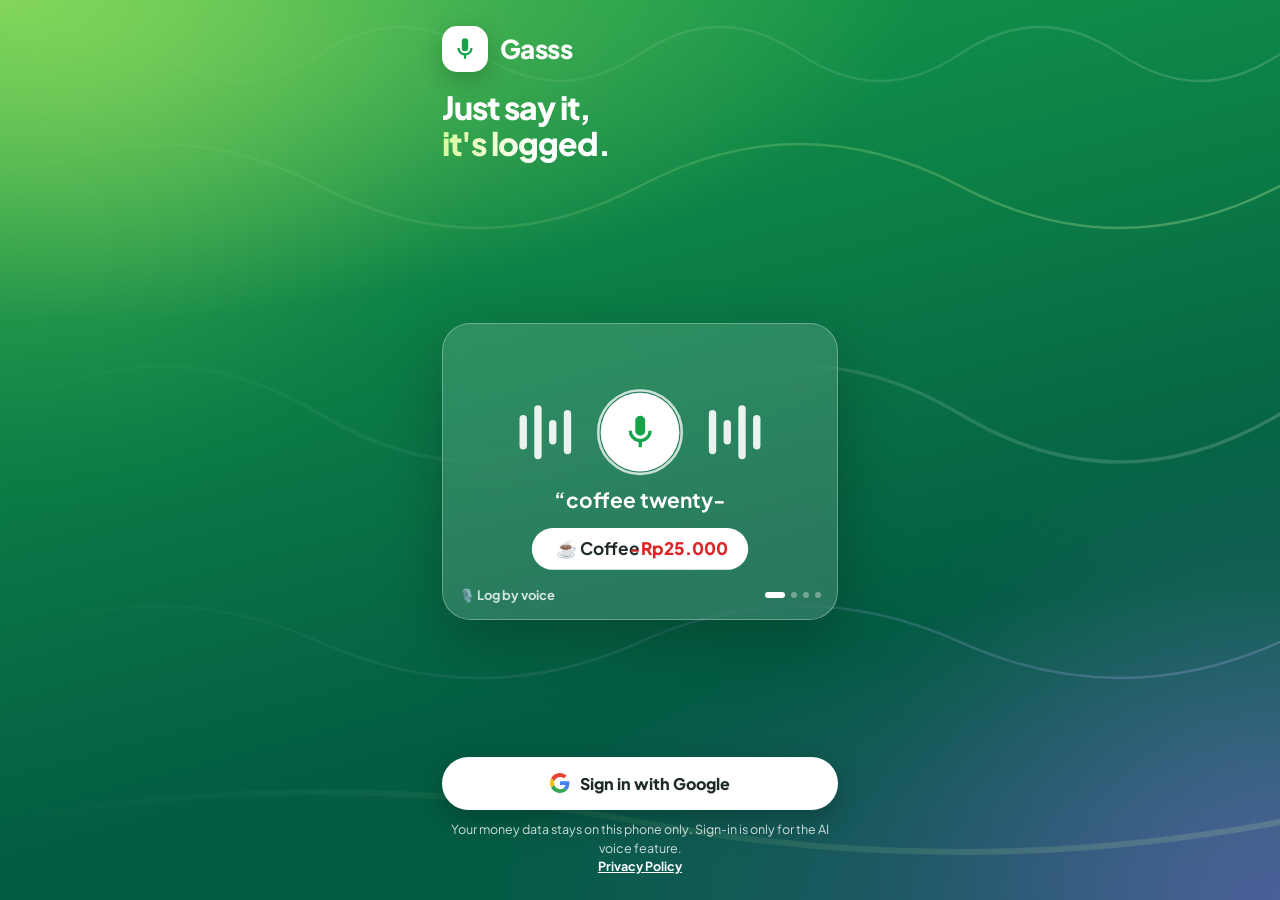
==== commit a0da66b7: "Add files via upload" ====
--- a/index.html
+++ b/index.html
@@ -213,6 +213,7 @@
           <div class="list-item"><span id="s-conn"></span></div>
           <div class="list-item" id="s-timing" hidden></div>
           <div class="list-item" id="s-account" hidden></div>
+          <div class="list-item lang-row" data-no-t><span>🌐 Bahasa · Language</span><div class="seg seg-sm" id="lang-seg"><button type="button" data-lang="id">Indonesia</button><button type="button" data-lang="en">English</button></div></div>
           <button class="list-item" id="btn-tutorial"><span>🎓 Lihat tutorial lagi</span><small>›</small></button>
           <button class="list-item" id="btn-feedback" hidden><span>💬 Kirim masukan</span><small>›</small></button>
           <button class="list-item" id="btn-stats" hidden><span>📈 Statistik pemakaian <small>(pemilik)</small></span><small>›</small></button>
@@ -258,6 +259,7 @@
   </div>
   <div class="toast" id="toast" hidden></div>
 
+  <script src="i18n.js"></script>
   <script src="config.js"></script>
   <script src="logic.js"></script>
   <script src="store.js"></script>
--- a/style.css
+++ b/style.css
@@ -870,3 +870,6 @@
   .lg-motes { display: none; }
   .lg-slogan h1 { transition: none; }
 }
+.lang-row { justify-content: space-between; gap: 10px; }
+.lang-row .seg { width: auto; margin: 0; grid-template-columns: repeat(2, auto); }
+.lang-row .seg button { padding: 7px 12px; }
